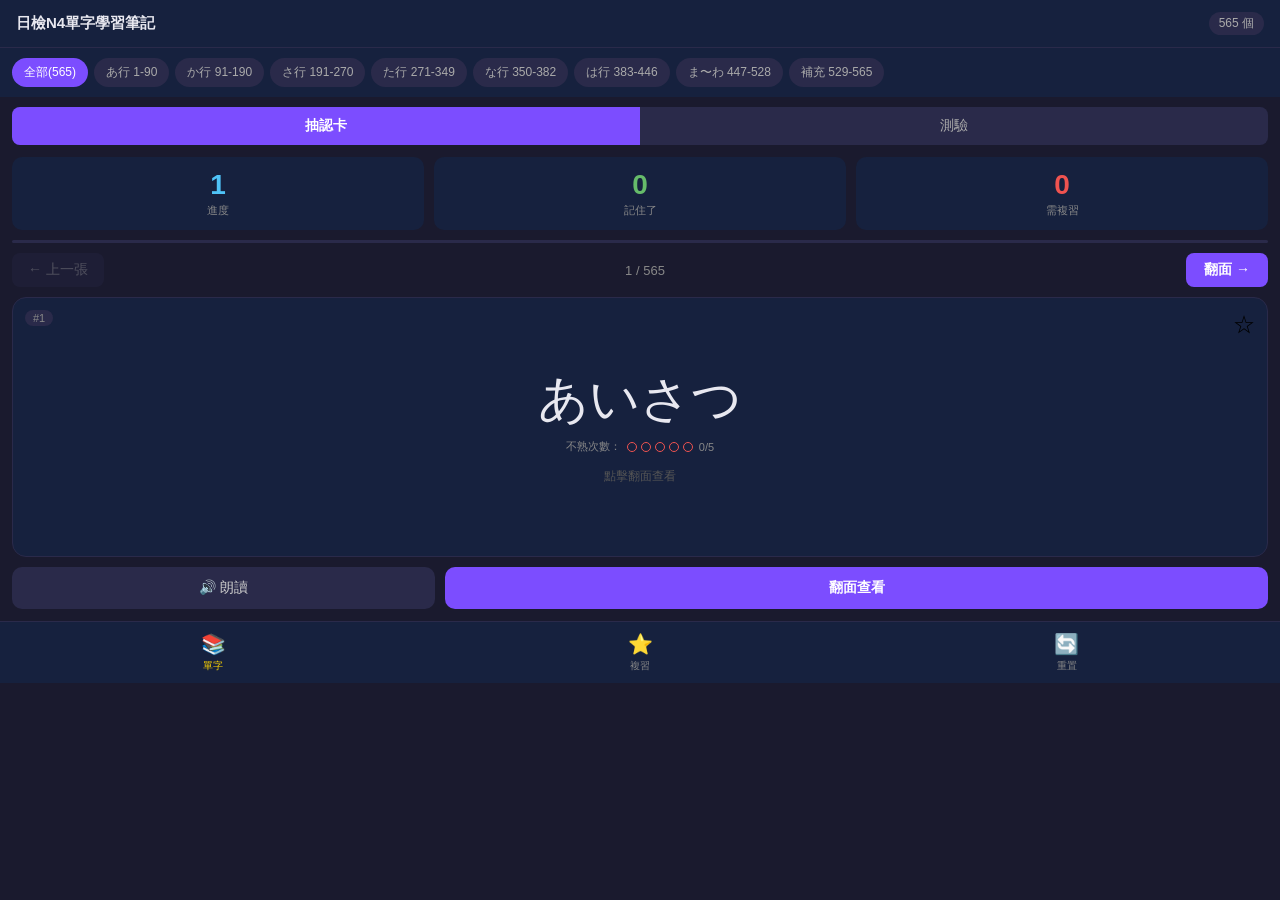
==== index_3.html @ 17366f6f "Add files via upload" ====
<!DOCTYPE html>
<html lang="zh-TW">
<head>
<meta charset="UTF-8">
<meta name="viewport" content="width=device-width, initial-scale=1.0">
<title>日檢N4單字學習筆記</title>
<style>
  * { box-sizing: border-box; margin: 0; padding: 0; }
  body { font-family: 'Noto Sans TC', 'Hiragino Sans', sans-serif; background: #1a1a2e; color: #e8e8f0; min-height: 100vh; }
  .top-nav { display: flex; justify-content: space-between; align-items: center; padding: 12px 16px; background: #16213e; border-bottom: 1px solid #2a2a4a; }
  .top-nav h1 { font-size: 15px; font-weight: 600; }
  .count-badge { background: #2a2a4a; color: #aaa; font-size: 12px; padding: 3px 10px; border-radius: 20px; }
  .filter-tabs { display: flex; gap: 6px; overflow-x: auto; padding: 10px 12px; background: #16213e; scrollbar-width: none; }
  .filter-tabs::-webkit-scrollbar { display: none; }
  .tab { flex-shrink: 0; padding: 6px 12px; border-radius: 20px; font-size: 12px; cursor: pointer; border: none; }
  .tab.active { background: #7c4dff; color: #fff; }
  .tab:not(.active) { background: #2a2a4a; color: #aaa; }
  .mode-toggle { display: flex; margin: 10px 12px 0; background: #2a2a4a; border-radius: 8px; overflow: hidden; }
  .mode-btn { flex: 1; padding: 10px; text-align: center; font-size: 14px; cursor: pointer; border: none; background: transparent; color: #aaa; }
  .mode-btn.active { background: #7c4dff; color: #fff; font-weight: 600; }
  .stats-row { display: flex; gap: 10px; padding: 12px 12px 0; }
  .stat-box { flex: 1; background: #16213e; border-radius: 10px; padding: 12px; text-align: center; }
  .stat-num { font-size: 28px; font-weight: 700; }
  .stat-num.blue { color: #4fc3f7; }
  .stat-num.green { color: #66bb6a; }
  .stat-num.red { color: #ef5350; }
  .stat-label { font-size: 11px; color: #888; margin-top: 2px; }
  .progress-bar-wrap { margin: 10px 12px 0; height: 3px; background: #2a2a4a; border-radius: 2px; }
  .progress-bar { height: 100%; background: #7c4dff; border-radius: 2px; transition: width 0.3s; }
  .nav-row { display: flex; align-items: center; padding: 10px 12px; gap: 10px; }
  .nav-btn { padding: 8px 16px; background: #2a2a4a; border: none; color: #ccc; border-radius: 8px; cursor: pointer; font-size: 14px; }
  .nav-btn:disabled { opacity: 0.3; cursor: default; }
  .page-info { flex: 1; text-align: center; font-size: 13px; color: #888; }
  .flip-btn { padding: 8px 18px; background: #7c4dff; color: #fff; border: none; border-radius: 8px; cursor: pointer; font-size: 14px; font-weight: 600; }
  .card-area { margin: 0 12px; perspective: 1000px; cursor: pointer; }
  .card-inner { position: relative; width: 100%; min-height: 260px; transition: transform 0.5s; transform-style: preserve-3d; }
  .card-inner.flipped { transform: rotateY(180deg); }
  .card-face { position: absolute; width: 100%; min-height: 260px; backface-visibility: hidden; background: #16213e; border-radius: 14px; padding: 20px; display: flex; flex-direction: column; align-items: center; justify-content: center; gap: 8px; border: 1px solid #2a2a4a; }
  .card-back { transform: rotateY(180deg); }
  .main-kana { font-size: 50px; font-weight: 400; color: #e8e8f0; line-height: 1.2; text-align: center; }
  .click-hint { font-size: 12px; color: #555; margin-top: 4px; }
  .back-kana { font-size: 26px; color: #b39ddb; }
  .back-kanji { font-size: 36px; font-weight: 700; color: #e8e8f0; }
  .back-meaning { font-size: 20px; color: #4fc3f7; font-weight: 500; text-align: center; }
  .unfamiliar-tracker { display: flex; align-items: center; justify-content: center; gap: 6px; margin: 2px 0; }
  .unfamiliar-label { font-size: 11px; color: #888; }
  .unfamiliar-dots { display: flex; gap: 4px; }
  .unfamiliar-dot { width: 10px; height: 10px; border-radius: 50%; border: 1.5px solid #ef5350; background: transparent; transition: background 0.2s; }
  .unfamiliar-dot.filled { background: #ef5350; }
  .action-row { display: flex; gap: 10px; padding: 10px 12px 0; }
  .action-btn { flex: 1; padding: 13px; border: none; border-radius: 10px; cursor: pointer; font-size: 14px; font-weight: 600; }
  .btn-known { background: #1b3a2e; color: #66bb6a; }
  .btn-unfamiliar { background: #3a1b1b; color: #ef5350; }
  .bottom-row { display: flex; gap: 10px; padding: 10px 12px 12px; }
  .audio-btn { flex: 1; padding: 12px; background: #2a2a4a; border: none; border-radius: 10px; color: #ccc; cursor: pointer; font-size: 14px; }
  .flip-big-btn { flex: 2; padding: 12px; background: #7c4dff; border: none; border-radius: 10px; color: #fff; cursor: pointer; font-size: 14px; font-weight: 600; }
  .star-btn { position: absolute; top: 12px; right: 12px; background: none; border: none; cursor: pointer; font-size: 22px; z-index: 2; }
  .num-badge { position: absolute; top: 12px; left: 12px; background: #2a2a4a; color: #888; font-size: 11px; padding: 2px 8px; border-radius: 10px; }
  .toast { position: fixed; top: 60px; left: 50%; transform: translateX(-50%) translateY(-10px); background: #ffd600; color: #222; padding: 8px 20px; border-radius: 20px; font-size: 13px; font-weight: 600; opacity: 0; transition: opacity 0.3s, transform 0.3s; z-index: 100; pointer-events: none; white-space: nowrap; }
  .toast.show { opacity: 1; transform: translateX(-50%) translateY(0); }
  .bottom-nav { display: flex; background: #16213e; border-top: 1px solid #2a2a4a; position: sticky; bottom: 0; }
  .bottom-nav-btn { flex: 1; display: flex; flex-direction: column; align-items: center; padding: 10px 0; cursor: pointer; border: none; background: transparent; color: #888; font-size: 10px; gap: 3px; }
  .bottom-nav-btn.active { color: #ffd600; }
  .bottom-nav-btn .icon { font-size: 20px; }
</style>
</head>
<body>

<div class="top-nav">
  <h1>日檢N4單字學習筆記</h1>
  <span class="count-badge" id="totalBadge">565 個</span>
</div>

<div class="filter-tabs" id="filterTabs"></div>

<div class="mode-toggle">
  <button class="mode-btn active">抽認卡</button>
  <button class="mode-btn">測驗</button>
</div>

<div class="stats-row">
  <div class="stat-box"><div class="stat-num blue" id="statProgress">0</div><div class="stat-label">進度</div></div>
  <div class="stat-box"><div class="stat-num green" id="statKnown">0</div><div class="stat-label">記住了</div></div>
  <div class="stat-box"><div class="stat-num red" id="statUnfamiliar">0</div><div class="stat-label">需複習</div></div>
</div>

<div class="progress-bar-wrap"><div class="progress-bar" id="progressBar" style="width:0%"></div></div>

<div class="nav-row">
  <button class="nav-btn" id="prevBtn" onclick="prevCard()">← 上一張</button>
  <span class="page-info" id="pageInfo">1 / 565</span>
  <button class="flip-btn" onclick="flipCard()">翻面 →</button>
</div>

<div class="card-area" onclick="flipCard()">
  <div class="card-inner" id="cardInner">
    <div class="card-face card-front">
      <button class="star-btn" id="starBtnFront" onclick="event.stopPropagation();toggleStar()">☆</button>
      <span class="num-badge" id="numBadge">#1</span>
      <div class="main-kana" id="mainKana">あいさつ</div>
      <div class="unfamiliar-tracker">
        <span class="unfamiliar-label">不熟次數：</span>
        <div class="unfamiliar-dots" id="unfamiliarDots"></div>
        <span class="unfamiliar-label" id="unfamiliarCount">0/5</span>
      </div>
      <div class="click-hint">點擊翻面查看</div>
    </div>
    <div class="card-face card-back">
      <button class="star-btn" id="starBtnBack" onclick="event.stopPropagation();toggleStar()">☆</button>
      <div class="back-kana" id="backKana">あいさつ</div>
      <div class="back-kanji" id="backKanji">挨拶</div>
      <div class="back-meaning" id="backMeaning">打招呼；問候</div>
    </div>
  </div>
</div>

<div class="action-row" id="actionRow" style="display:none">
  <button class="action-btn btn-known" onclick="markKnown()">✓ 記住了</button>
  <button class="action-btn btn-unfamiliar" onclick="markUnfamiliar()">✗ 不熟</button>
</div>

<div class="bottom-row">
  <button class="audio-btn" onclick="speakWord()">🔊 朗讀</button>
  <button class="flip-big-btn" onclick="flipCard()">翻面查看</button>
</div>

<div class="bottom-nav">
  <button class="bottom-nav-btn active" onclick="showAll()"><span class="icon">📚</span>單字</button>
  <button class="bottom-nav-btn" onclick="showStarred()"><span class="icon">⭐</span>複習</button>
  <button class="bottom-nav-btn" onclick="resetAll()"><span class="icon">🔄</span>重置</button>
</div>

<div class="toast" id="toast"></div>

<script>
const W=[
{n:1,k:'あいさつ',j:'挨拶',m:'打招呼；問候'},
{n:2,k:'あお',j:'青',m:'藍色；青色'},
{n:3,k:'あおい',j:'青い',m:'藍的；青的'},
{n:4,k:'あか',j:'赤',m:'紅色'},
{n:5,k:'あき',j:'秋',m:'秋天'},
{n:6,k:'あきかん',j:'空き缶',m:'空罐子'},
{n:7,k:'あける',j:'開ける',m:'打開'},
{n:8,k:'あじ',j:'味',m:'味道'},
{n:9,k:'あそぶ',j:'遊ぶ',m:'玩耍；遊玩'},
{n:10,k:'あたたかい',j:'温かい',m:'溫暖的'},
{n:11,k:'あつまる',j:'集まる',m:'聚集'},
{n:12,k:'あつめる',j:'集める',m:'收集；召集'},
{n:13,k:'あてさき',j:'宛先',m:'收件人；收信地址'},
{n:14,k:'あまり',j:'あまり',m:'不太（後接否定）；太…'},
{n:15,k:'あめ',j:'雨',m:'雨'},
{n:16,k:'あやまる',j:'謝る',m:'道歉'},
{n:17,k:'アリさん',j:'アリさん',m:'小螞蟻（暱稱）'},
{n:18,k:'あるく',j:'歩く',m:'走路；步行'},
{n:19,k:'アルバイト',j:'アルバイト',m:'打工'},
{n:20,k:'あんない',j:'案内',m:'帶路；介紹；導覽'},
{n:21,k:'いがい',j:'以外',m:'以外；除了…之外'},
{n:22,k:'いがい',j:'意外',m:'意外；出乎意料'},
{n:23,k:'いけばな',j:'生け花',m:'插花'},
{n:24,k:'いけん',j:'意見',m:'意見；看法'},
{n:25,k:'いし',j:'石',m:'石頭'},
{n:26,k:'いそがない',j:'急がない',m:'不著急（急ぐ否定）'},
{n:27,k:'いただきます',j:'頂きます',m:'我開動了；領受（謙）'},
{n:28,k:'いちにちちゅう',j:'一日中',m:'整天；一整天'},
{n:29,k:'いつか',j:'いつか',m:'總有一天；某時'},
{n:30,k:'いつでも',j:'いつでも',m:'隨時；任何時候'},
{n:31,k:'いつまで',j:'いつまで',m:'到什麼時候'},
{n:32,k:'いつも',j:'いつも',m:'總是；平時'},
{n:33,k:'いと',j:'糸',m:'線；絲'},
{n:34,k:'いますぐ',j:'今すぐ',m:'現在馬上'},
{n:35,k:'いみ',j:'意味',m:'意思；含義'},
{n:36,k:'いらっしゃいませ',j:'いらっしゃいませ',m:'歡迎光臨'},
{n:37,k:'いれる',j:'入れる',m:'放入；裝入'},
{n:38,k:'インターネット',j:'インターネット',m:'網路'},
{n:39,k:'うけつけ',j:'受付',m:'接待處；受理'},
{n:40,k:'うける',j:'受ける',m:'接受；應試'},
{n:41,k:'うごかない',j:'動かない',m:'不動（動く否定）'},
{n:42,k:'うすい',j:'薄い',m:'薄的；淡的'},
{n:43,k:'うそ',j:'嘘',m:'謊言'},
{n:44,k:'うっかり',j:'うっかり',m:'粗心；不小心'},
{n:45,k:'うつくしい',j:'美しい',m:'美麗的'},
{n:46,k:'うつさない',j:'写さない',m:'不抄；不複製（否定）'},
{n:47,k:'うつす',j:'移す',m:'移動；轉移'},
{n:48,k:'うつす',j:'映す',m:'映照；投影'},
{n:49,k:'うつす',j:'写す',m:'抄寫；拍照'},
{n:50,k:'うまい',j:'うまい',m:'好吃；擅長'},
{n:51,k:'うりば',j:'売り場',m:'賣場；販售區'},
{n:52,k:'うる',j:'売る',m:'賣；出售'},
{n:53,k:'うわぎ',j:'上着',m:'外套；上衣'},
{n:54,k:'うんてん',j:'運転',m:'駕駛；開車'},
{n:55,k:'うんてんしゅ',j:'運転手',m:'司機；駕駛員'},
{n:56,k:'うんどうじょう',j:'運動場',m:'運動場；操場'},
{n:57,k:'えいぎょう',j:'営業',m:'營業；業務'},
{n:58,k:'えきいん',j:'駅員',m:'車站員工'},
{n:59,k:'エスカレーター',j:'エスカレーター',m:'手扶梯'},
{n:60,k:'えび',j:'蝦',m:'蝦子'},
{n:61,k:'えほん',j:'絵本',m:'繪本'},
{n:62,k:'えらぶ',j:'選ぶ',m:'選擇'},
{n:63,k:'エレベーター',j:'エレベーター',m:'電梯'},
{n:64,k:'エンジニア',j:'エンジニア',m:'工程師'},
{n:65,k:'えんりょ',j:'遠慮',m:'客氣；顧慮'},
{n:66,k:'おおぜい',j:'大勢',m:'許多人；大批人'},
{n:67,k:'オートバイ',j:'オートバイ',m:'摩托車'},
{n:68,k:'おかし',j:'お菓子',m:'點心；零食'},
{n:69,k:'おきゃく',j:'お客',m:'客人；顧客'},
{n:70,k:'おきる',j:'起きる',m:'起床；發生'},
{n:71,k:'おくれる',j:'遅れる',m:'遲到；延誤'},
{n:72,k:'おこる',j:'怒る',m:'生氣；發怒'},
{n:73,k:'おじぎ',j:'お辞儀',m:'鞠躬'},
{n:74,k:'おしらせ',j:'お知らせ',m:'通知；公告'},
{n:75,k:'おす',j:'押す',m:'推；按'},
{n:76,k:'おそい',j:'遅い',m:'慢的；晚的'},
{n:77,k:'おそわる',j:'教わる',m:'被教；學（從別人那裡）'},
{n:78,k:'おちる',j:'落ちる',m:'掉落；落下'},
{n:79,k:'おと',j:'音',m:'聲音；聲響'},
{n:80,k:'おとす',j:'落とす',m:'掉；弄丟'},
{n:81,k:'おとなしい',j:'大人しい',m:'乖巧；溫順'},
{n:82,k:'おどろく',j:'驚く',m:'驚訝；嚇一跳'},
{n:83,k:'おなか',j:'お腹',m:'肚子'},
{n:84,k:'おなじ',j:'同じ',m:'相同的'},
{n:85,k:'おひさしぶり',j:'お久しぶり',m:'好久不見'},
{n:86,k:'おぼえる',j:'覚える',m:'記住；記得'},
{n:87,k:'おみまい',j:'お見舞い',m:'探病；慰問'},
{n:88,k:'おもいで',j:'思い出',m:'回憶'},
{n:89,k:'およぐ',j:'泳ぐ',m:'游泳'},
{n:90,k:'おれい',j:'お礼',m:'道謝；謝禮'},
{n:91,k:'カード',j:'カード',m:'卡片；信用卡'},
{n:92,k:'がいこくじん',j:'外国人',m:'外國人'},
{n:93,k:'かいさつぐち',j:'改札口',m:'剪票口；閘口'},
{n:94,k:'かいじょう',j:'会場',m:'會場'},
{n:95,k:'かいだん',j:'階段',m:'樓梯'},
{n:96,k:'かいわ',j:'会話',m:'會話；對話'},
{n:97,k:'かえす',j:'返す',m:'歸還；還'},
{n:98,k:'かえる',j:'替える',m:'替換；更換'},
{n:99,k:'かかり',j:'係り',m:'負責人；承辦人'},
{n:100,k:'かぎ',j:'鍵',m:'鑰匙；鎖'},
{n:101,k:'かぐ',j:'家具',m:'家具'},
{n:102,k:'かざる',j:'飾る',m:'裝飾；佈置'},
{n:103,k:'かす',j:'貸す',m:'借出；出借'},
{n:104,k:'かず',j:'数',m:'數字；數量'},
{n:105,k:'かぞえる',j:'数える',m:'數；計算'},
{n:106,k:'かたち',j:'形',m:'形狀；樣子'},
{n:107,k:'かたづける',j:'片付ける',m:'整理；收拾'},
{n:108,k:'かちょう',j:'課長',m:'課長；部門主管'},
{n:109,k:'かど',j:'角',m:'角；轉角'},
{n:110,k:'かならず',j:'必ず',m:'一定；必定'},
{n:111,k:'かむ',j:'咬む',m:'咬；嚼'},
{n:112,k:'かよう',j:'通う',m:'通勤；往來'},
{n:113,k:'からだ',j:'体',m:'身體'},
{n:114,k:'かりる',j:'借りる',m:'借入；借用'},
{n:115,k:'かるい',j:'軽い',m:'輕的'},
{n:116,k:'カレー',j:'カレー',m:'咖哩'},
{n:117,k:'かわく',j:'乾く',m:'乾燥；變乾'},
{n:118,k:'かわる',j:'変わる',m:'改變；變化'},
{n:119,k:'かんがえる',j:'考える',m:'思考；考慮'},
{n:120,k:'かんけい',j:'関係',m:'關係'},
{n:121,k:'かんごし',j:'看護師',m:'護理師；護士'},
{n:122,k:'きいろ',j:'黄色',m:'黃色'},
{n:123,k:'きえる',j:'消える',m:'消失；熄滅'},
{n:124,k:'きかい',j:'機械',m:'機器；機械'},
{n:125,k:'きけん',j:'危険',m:'危險'},
{n:126,k:'きこく',j:'帰国',m:'回國'},
{n:127,k:'ぎじゅつ',j:'技術',m:'技術；技能'},
{n:128,k:'きたない',j:'汚い',m:'髒的；骯髒的'},
{n:129,k:'きっさてん',j:'喫茶店',m:'咖啡館；茶館'},
{n:130,k:'きっと',j:'きっと',m:'一定；肯定'},
{n:131,k:'きびしい',j:'厳しい',m:'嚴格的；嚴厲的'},
{n:132,k:'きまる',j:'決まる',m:'決定；確定'},
{n:133,k:'きめる',j:'決める',m:'決定'},
{n:134,k:'きもち',j:'気持ち',m:'心情；感覺'},
{n:135,k:'きもの',j:'着物',m:'和服'},
{n:136,k:'きゅうこう',j:'急行',m:'快車；急行'},
{n:137,k:'ぎゅうにゅう',j:'牛乳',m:'牛奶'},
{n:138,k:'きゅうり',j:'胡瓜',m:'小黃瓜'},
{n:139,k:'きょういく',j:'教育',m:'教育'},
{n:140,k:'きょうみ',j:'興味',m:'興趣；關心'},
{n:141,k:'きる',j:'切る',m:'切；剪'},
{n:142,k:'きる',j:'着る',m:'穿（上衣）'},
{n:143,k:'きれる',j:'切れる',m:'斷；用完'},
{n:144,k:'きんえん',j:'禁煙',m:'禁菸'},
{n:145,k:'きんじょ',j:'近所',m:'附近；鄰近'},
{n:146,k:'ぐあい',j:'具合',m:'狀況；情形'},
{n:147,k:'くうこう',j:'空港',m:'機場'},
{n:148,k:'クッキー',j:'クッキー',m:'餅乾'},
{n:149,k:'くも',j:'雲',m:'雲'},
{n:150,k:'くもり',j:'曇り',m:'陰天；多雲'},
{n:151,k:'クラブ',j:'クラブ',m:'社團；俱樂部'},
{n:152,k:'くらべる',j:'比べる',m:'比較'},
{n:153,k:'グラム',j:'グラム',m:'克（重量單位）'},
{n:154,k:'グループ',j:'グループ',m:'群組；小組'},
{n:155,k:'けいかく',j:'計画',m:'計畫'},
{n:156,k:'けいけん',j:'経験',m:'經驗'},
{n:157,k:'けいさつかん',j:'警察官',m:'警察'},
{n:158,k:'ケーキ',j:'ケーキ',m:'蛋糕'},
{n:159,k:'ゲーム',j:'ゲーム',m:'遊戲'},
{n:160,k:'けが',j:'怪我',m:'受傷；傷'},
{n:161,k:'けしき',j:'景色',m:'景色；風景'},
{n:162,k:'けす',j:'消す',m:'關掉；消除'},
{n:163,k:'けっこんしき',j:'結婚式',m:'婚禮'},
{n:164,k:'けん',j:'軒',m:'棟（量詞）'},
{n:165,k:'けんがく',j:'見学',m:'參觀；見習'},
{n:166,k:'げんかん',j:'玄関',m:'玄關；入口'},
{n:167,k:'けんぶつ',j:'見物',m:'觀光；參觀'},
{n:168,k:'こうさてん',j:'交差点',m:'十字路口'},
{n:169,k:'こうじ',j:'工事',m:'施工；工程'},
{n:170,k:'こうじょう',j:'工場',m:'工廠'},
{n:171,k:'こうじょうけんがく',j:'工場見学',m:'工廠參觀'},
{n:172,k:'こえ',j:'声',m:'聲音；嗓音'},
{n:173,k:'こくばん',j:'黒板',m:'黑板'},
{n:174,k:'こしょう',j:'故障',m:'故障；壞掉'},
{n:175,k:'ごぜんちゅう',j:'午前中',m:'上午之間；整個早上'},
{n:176,k:'こたえる',j:'答える',m:'回答'},
{n:177,k:'コップ',j:'コップ',m:'杯子'},
{n:178,k:'ことば',j:'言葉',m:'語言；詞語'},
{n:179,k:'このへん',j:'この辺',m:'這附近'},
{n:180,k:'コピー',j:'コピー',m:'影印；複製'},
{n:181,k:'こまかい',j:'細かい',m:'細小的；零碎的'},
{n:182,k:'こまる',j:'困る',m:'困擾；為難'},
{n:183,k:'ごみ',j:'ゴミ',m:'垃圾'},
{n:184,k:'こむ',j:'混む',m:'擁擠；混雜'},
{n:185,k:'こめ',j:'米',m:'米；白米'},
{n:186,k:'こわす',j:'壊す',m:'弄壞；破壞'},
{n:187,k:'こわれる',j:'壊れる',m:'壞掉；故障'},
{n:188,k:'コンサート',j:'コンサート',m:'音樂會；演唱會'},
{n:189,k:'こんど',j:'今度',m:'這次；下次'},
{n:190,k:'コンビニ',j:'コンビニ',m:'便利商店'},
{n:191,k:'サービス',j:'サービス',m:'服務'},
{n:192,k:'さいきん',j:'最近',m:'最近'},
{n:193,k:'さいふ',j:'財布',m:'錢包'},
{n:194,k:'サイン',j:'サイン',m:'簽名；招牌'},
{n:195,k:'さがす',j:'探す',m:'尋找；找'},
{n:196,k:'さくぶん',j:'作文',m:'作文；寫文章'},
{n:197,k:'さす',j:'差す',m:'撐（傘）；照射'},
{n:198,k:'さそう',j:'誘う',m:'邀請；引誘'},
{n:199,k:'さつ',j:'冊',m:'本（量詞）'},
{n:200,k:'サッカー',j:'サッカー',m:'足球'},
{n:201,k:'さら',j:'皿',m:'盤子；碟子'},
{n:202,k:'サラダ',j:'サラダ',m:'沙拉'},
{n:203,k:'さわる',j:'触る',m:'觸摸；碰觸'},
{n:204,k:'さんせい',j:'賛成',m:'贊成；同意'},
{n:205,k:'ざんねん',j:'残念',m:'遺憾；可惜'},
{n:206,k:'しあい',j:'試合',m:'比賽；競賽'},
{n:207,k:'シーズン',j:'シーズン',m:'季節；賽季'},
{n:208,k:'しかた',j:'仕方',m:'方法；辦法'},
{n:209,k:'しかる',j:'叱る',m:'責罵；訓斥'},
{n:210,k:'じかんわり',j:'時間割',m:'課程表；時刻表'},
{n:211,k:'しけん',j:'試験',m:'考試；測驗'},
{n:212,k:'しっぱい',j:'失敗',m:'失敗'},
{n:213,k:'しつもん',j:'質問',m:'問題；提問'},
{n:214,k:'しつれいしました',j:'失礼しました',m:'失禮了；對不起'},
{n:215,k:'じてんしゃ',j:'自転車',m:'腳踏車'},
{n:216,k:'しなもの',j:'品物',m:'物品；商品'},
{n:217,k:'じぶん',j:'自分',m:'自己'},
{n:218,k:'じむしょ',j:'事務所',m:'事務所；辦公室'},
{n:219,k:'しめる',j:'閉める',m:'關閉；關上'},
{n:220,k:'じゃがいも',j:'じゃがいも',m:'馬鈴薯'},
{n:221,k:'シャツ',j:'シャツ',m:'襯衫'},
{n:222,k:'シャンプー',j:'シャンプー',m:'洗髮精'},
{n:223,k:'しゅうかん',j:'習慣',m:'習慣'},
{n:224,k:'じゅうしょ',j:'住所',m:'住址'},
{n:225,k:'じゅぎょう',j:'授業',m:'課程；上課'},
{n:226,k:'しゅくだい',j:'宿題',m:'作業；功課'},
{n:227,k:'しゅっぱつ',j:'出発',m:'出發'},
{n:228,k:'しゅみ',j:'趣味',m:'興趣；嗜好'},
{n:229,k:'しゅるい',j:'種類',m:'種類'},
{n:230,k:'じゅんび',j:'準備',m:'準備'},
{n:231,k:'しょうかい',j:'紹介',m:'介紹'},
{n:232,k:'しょうちする',j:'承知する',m:'了解；知道（謙遜）'},
{n:233,k:'しょうせつ',j:'小説',m:'小說'},
{n:234,k:'しょうたい',j:'招待',m:'招待；邀請'},
{n:235,k:'じょうぶ',j:'丈夫',m:'堅固的；健壯的'},
{n:236,k:'ジョギング',j:'ジョギング',m:'慢跑'},
{n:237,k:'しょくどう',j:'食堂',m:'餐廳；食堂'},
{n:238,k:'しょくりょうひん',j:'食料品',m:'食品；食料'},
{n:239,k:'しらべる',j:'調べる',m:'調查；查詢'},
{n:240,k:'しる',j:'知る',m:'知道；了解'},
{n:241,k:'シングル',j:'シングル',m:'單人（房）；單曲'},
{n:242,k:'じんじゃ',j:'神社',m:'神社'},
{n:243,k:'しんぱい',j:'心配',m:'擔心；掛念'},
{n:244,k:'すいえい',j:'水泳',m:'游泳'},
{n:245,k:'スイッチ',j:'スイッチ',m:'開關'},
{n:246,k:'スーツ',j:'スーツ',m:'西裝'},
{n:247,k:'すき',j:'好き',m:'喜歡'},
{n:248,k:'スキー',j:'スキー',m:'滑雪'},
{n:249,k:'すく',j:'空く',m:'空出；變空；稀少'},
{n:250,k:'すくない',j:'少ない',m:'少的；稀少的'},
{n:251,k:'すすむ',j:'進む',m:'前進；進步'},
{n:252,k:'スタート',j:'スタート',m:'開始；出發'},
{n:253,k:'すっかり',j:'すっかり',m:'完全；全部'},
{n:254,k:'ずっと',j:'ずっと',m:'一直；始終'},
{n:255,k:'すてる',j:'捨てる',m:'丟棄；拋棄'},
{n:256,k:'スポーツ',j:'スポーツ',m:'運動；體育'},
{n:257,k:'るす',j:'留守',m:'不在家；外出'},
{n:258,k:'すわる',j:'座る',m:'坐；就座'},
{n:259,k:'せいかつ',j:'生活',m:'生活'},
{n:260,k:'せいさん',j:'生産',m:'生產'},
{n:261,k:'せいさん',j:'精算',m:'結算；精算'},
{n:262,k:'セーター',j:'セーター',m:'毛衣'},
{n:263,k:'せかい',j:'世界',m:'世界'},
{n:264,k:'せき',j:'咳',m:'咳嗽'},
{n:265,k:'せき',j:'席',m:'座位'},
{n:266,k:'せったい',j:'接待',m:'招待；款待'},
{n:267,k:'せつめい',j:'説明',m:'說明；解釋'},
{n:268,k:'ぜひ',j:'是非',m:'務必；一定'},
{n:269,k:'せまい',j:'狭い',m:'狹窄的；窄的'},
{n:270,k:'せわ',j:'世話',m:'照顧；幫助'},
{n:271,k:'センチ',j:'センチ',m:'公分（cm）'},
{n:272,k:'そうだん',j:'相談',m:'商量；諮詢'},
{n:273,k:'ソース',j:'ソース',m:'醬料；來源'},
{n:274,k:'そだてる',j:'育てる',m:'培育；養育'},
{n:275,k:'そつぎょう',j:'卒業',m:'畢業'},
{n:276,k:'ソファー',j:'ソファー',m:'沙發'},
{n:277,k:'そら',j:'空',m:'天空'},
{n:278,k:'そろそろ',j:'そろそろ',m:'差不多；快要'},
{n:279,k:'たいいくかん',j:'体育館',m:'體育館'},
{n:280,k:'だいじ',j:'大事',m:'重要；要緊'},
{n:281,k:'たいせつ',j:'大切',m:'重要的；珍貴的'},
{n:282,k:'だいたい',j:'大体',m:'大概；大約'},
{n:283,k:'だいどころ',j:'台所',m:'廚房'},
{n:284,k:'タオル',j:'タオル',m:'毛巾'},
{n:285,k:'たくさん',j:'沢山',m:'很多；許多'},
{n:286,k:'たずねる',j:'尋ねる',m:'詢問；打聽'},
{n:287,k:'たずねる',j:'訪ねる',m:'拜訪；探訪'},
{n:288,k:'たてる',j:'建てる',m:'建造；蓋'},
{n:289,k:'たてる',j:'立てる',m:'豎立；立起'},
{n:290,k:'たな',j:'棚',m:'架子；棚架'},
{n:291,k:'たのしむ',j:'楽しむ',m:'享受；享樂'},
{n:292,k:'たのむ',j:'頼む',m:'拜託；請求'},
{n:293,k:'たばこ',j:'タバコ',m:'香菸'},
{n:294,k:'たまに',j:'偶に',m:'偶爾；有時'},
{n:295,k:'ため',j:'為',m:'為了；因為'},
{n:296,k:'たりる',j:'足りる',m:'足夠；夠用'},
{n:297,k:'だれか',j:'誰か',m:'某人；有人'},
{n:298,k:'だんせい',j:'男性',m:'男性'},
{n:299,k:'チェック',j:'チェック',m:'確認；核對'},
{n:300,k:'ちかい',j:'近い',m:'近的'},
{n:301,k:'ちかく',j:'近く',m:'附近；不久'},
{n:302,k:'チキンカレー',j:'チキンカレー',m:'雞肉咖哩'},
{n:303,k:'チケット',j:'チケット',m:'票券'},
{n:304,k:'ちこく',j:'遅刻',m:'遲到'},
{n:305,k:'チップ',j:'チップ',m:'小費；晶片'},
{n:306,k:'チャンス',j:'チャンス',m:'機會'},
{n:307,k:'ちゅうい',j:'注意',m:'注意；小心'},
{n:308,k:'ちゅうし',j:'中止',m:'中止；停止'},
{n:309,k:'ちょきん',j:'貯金',m:'儲蓄；存款'},
{n:310,k:'チョコレート',j:'チョコレート',m:'巧克力'},
{n:311,k:'ツイン',j:'ツイン',m:'雙人（房）'},
{n:312,k:'つかまえる',j:'捕まえる',m:'抓住；捕捉'},
{n:313,k:'つき',j:'月',m:'月亮；月份'},
{n:314,k:'つくる',j:'作る',m:'製作；做'},
{n:315,k:'つく',j:'着く',m:'到達；抵達'},
{n:316,k:'つごう',j:'都合',m:'方便；情況'},
{n:317,k:'つたえる',j:'伝える',m:'傳達；告知'},
{n:318,k:'つつむ',j:'包む',m:'包裝；包覆'},
{n:319,k:'つとめる',j:'勤める',m:'工作；任職'},
{n:320,k:'つとめる',j:'努める',m:'努力；致力'},
{n:321,k:'つもり',j:'つもり',m:'打算；預定'},
{n:322,k:'つれていく',j:'連れていく',m:'帶去；帶走'},
{n:323,k:'ていねい',j:'丁寧',m:'有禮貌；仔細'},
{n:324,k:'デート',j:'デート',m:'約會'},
{n:325,k:'でかける',j:'出かける',m:'外出；出門'},
{n:326,k:'できた',j:'できた',m:'做好了；完成了'},
{n:327,k:'てちょう',j:'手帳',m:'手冊；記事本'},
{n:328,k:'てつだう',j:'手伝う',m:'幫忙；協助'},
{n:329,k:'でる',j:'出る',m:'出去；出現'},
{n:330,k:'てんいん',j:'店員',m:'店員'},
{n:331,k:'でんき',j:'電気',m:'電；電燈'},
{n:332,k:'てんきよほう',j:'天気予報',m:'天氣預報'},
{n:333,k:'でんしれんじ',j:'電子レンジ',m:'微波爐'},
{n:334,k:'どうして',j:'どうして',m:'為什麼；怎麼'},
{n:335,k:'どうやって',j:'どうやって',m:'怎麼做；如何'},
{n:336,k:'どういう',j:'どう言う',m:'什麼樣的；怎麼說'},
{n:337,k:'とおい',j:'遠い',m:'遠的'},
{n:338,k:'ときどき',j:'時々',m:'有時；偶爾'},
{n:339,k:'とくに',j:'特に',m:'特別；尤其'},
{n:340,k:'どこか',j:'どこか',m:'某處；哪裡'},
{n:341,k:'とじる',j:'閉じる',m:'關閉；合上'},
{n:342,k:'とちゅう',j:'途中',m:'途中；中途'},
{n:343,k:'とっきゅう',j:'特急',m:'特快車'},
{n:344,k:'とどく',j:'届く',m:'送達；到達'},
{n:345,k:'とどける',j:'届ける',m:'送達；申報'},
{n:346,k:'どなた',j:'どなた',m:'哪位（敬語）'},
{n:347,k:'どのぐらい',j:'どのぐらい',m:'多少；大概多久'},
{n:348,k:'とめる',j:'止める',m:'停止；阻止'},
{n:349,k:'ドライブ',j:'ドライブ',m:'兜風；開車出遊'},
{n:350,k:'なおす',j:'直す',m:'修正；改正'},
{n:351,k:'なおす',j:'治す',m:'治療；治好'},
{n:352,k:'なおる',j:'治る',m:'痊癒；好了'},
{n:353,k:'なおる',j:'直る',m:'修好；恢復'},
{n:354,k:'なかなか',j:'なかなか',m:'相當；（後接否定）不太'},
{n:355,k:'なく',j:'泣く',m:'哭泣'},
{n:356,k:'なくす',j:'無くす',m:'弄丟；失去'},
{n:357,k:'なげる',j:'投げる',m:'投擲；扔'},
{n:358,k:'なぜ',j:'何故',m:'為什麼'},
{n:359,k:'なまえ',j:'名前',m:'名字'},
{n:360,k:'ならう',j:'習う',m:'學習；練習'},
{n:361,k:'ならべる',j:'並べる',m:'排列；排放'},
{n:362,k:'なれる',j:'慣れる',m:'習慣；熟悉'},
{n:363,k:'なんかいも',j:'何回も',m:'很多次；反覆'},
{n:364,k:'にあう',j:'似合う',m:'適合；相稱'},
{n:365,k:'にがい',j:'苦い',m:'苦的'},
{n:366,k:'にこにこ',j:'にこにこ',m:'笑嘻嘻；微笑'},
{n:367,k:'について',j:'について',m:'關於；有關'},
{n:368,k:'にっき',j:'日記',m:'日記'},
{n:369,k:'にゅういん',j:'入院',m:'住院'},
{n:370,k:'にゅうがくしき',j:'入学式',m:'入學典禮'},
{n:371,k:'によって',j:'によって',m:'根據；因…而'},
{n:372,k:'にんぎょう',j:'人形',m:'人偶；玩偶'},
{n:373,k:'ぬすむ',j:'盗む',m:'偷竊；盜取'},
{n:374,k:'ぬるい',j:'温い',m:'溫涼的；不冷不熱'},
{n:375,k:'ぬれる',j:'濡れる',m:'被淋濕；濕'},
{n:376,k:'ねだん',j:'値段',m:'價格；價錢'},
{n:377,k:'ねつ',j:'熱',m:'發燒；熱度'},
{n:378,k:'ねっしん',j:'熱心',m:'熱心；積極'},
{n:379,k:'ねぼう',j:'寝坊',m:'睡過頭'},
{n:380,k:'ねむい',j:'眠い',m:'想睡的；睏'},
{n:381,k:'のこる',j:'残る',m:'剩下；留下'},
{n:382,k:'のりかえる',j:'乗り換える',m:'換車；轉乘'},
{n:383,k:'はいしゃ',j:'歯医者',m:'牙醫'},
{n:384,k:'はいる',j:'入る',m:'進入；加入'},
{n:385,k:'はく',j:'履く',m:'穿（鞋襪褲子）'},
{n:386,k:'はこ',j:'箱',m:'箱子；盒子'},
{n:387,k:'はこぶ',j:'運ぶ',m:'搬運；攜帶'},
{n:388,k:'はし',j:'箸',m:'筷子'},
{n:389,k:'ばしょ',j:'場所',m:'場所；地點'},
{n:390,k:'バスてい',j:'バス停',m:'公車站'},
{n:391,k:'はたらく',j:'働く',m:'工作；勞動'},
{n:392,k:'はっぱ',j:'葉っぱ',m:'葉子'},
{n:393,k:'はなみ',j:'花見',m:'賞花'},
{n:394,k:'はなや',j:'花屋',m:'花店'},
{n:395,k:'はらう',j:'払う',m:'支付；繳'},
{n:396,k:'はる',j:'貼る',m:'貼；黏'},
{n:397,k:'はれ',j:'晴れ',m:'晴天'},
{n:398,k:'ハンカチ',j:'ハンカチ',m:'手帕'},
{n:399,k:'はんたい',j:'反対',m:'反對；相反'},
{n:400,k:'パンツ',j:'パンツ',m:'褲子；內褲'},
{n:401,k:'ピアニスト',j:'ピアニスト',m:'鋼琴家'},
{n:402,k:'ピアノ',j:'ピアノ',m:'鋼琴'},
{n:403,k:'ひえる',j:'冷える',m:'變冷；冷卻'},
{n:404,k:'ひく',j:'引く',m:'拉；引；查（字典）'},
{n:405,k:'ひじょうに',j:'非常に',m:'非常；十分'},
{n:406,k:'ひだり',j:'左',m:'左邊'},
{n:407,k:'びっくり',j:'びっくり',m:'嚇一跳；驚訝'},
{n:408,k:'ひっこす',j:'引っ越す',m:'搬家'},
{n:409,k:'ひつよう',j:'必要',m:'必要；需要'},
{n:410,k:'ビデオ',j:'ビデオ',m:'影片；錄影機'},
{n:411,k:'ひも',j:'紐',m:'繩子；帶子'},
{n:412,k:'ひるね',j:'昼寝',m:'午睡'},
{n:413,k:'ひろう',j:'拾う',m:'撿；拾取'},
{n:414,k:'びん',j:'瓶',m:'瓶子'},
{n:415,k:'ファクス',j:'ファクス',m:'傳真'},
{n:416,k:'ふうとう',j:'封筒',m:'信封'},
{n:417,k:'プール',j:'プール',m:'游泳池'},
{n:418,k:'ふえる',j:'増える',m:'增加；增多'},
{n:419,k:'ふかい',j:'深い',m:'深的'},
{n:420,k:'ふくしゅう',j:'復習',m:'複習'},
{n:421,k:'ふくろ',j:'袋',m:'袋子'},
{n:422,k:'ぶちょう',j:'部長',m:'部長；部門主管'},
{n:423,k:'ふとい',j:'太い',m:'粗的；胖的'},
{n:424,k:'ふとる',j:'太る',m:'發胖；變胖'},
{n:425,k:'ふね',j:'船',m:'船'},
{n:426,k:'ふべん',j:'不便',m:'不方便'},
{n:427,k:'ふむ',j:'踏む',m:'踩；踏'},
{n:428,k:'プレゼント',j:'プレゼント',m:'禮物'},
{n:429,k:'ぶんか',j:'文化',m:'文化'},
{n:430,k:'へいじつ',j:'平日',m:'平日；工作日'},
{n:431,k:'へた',j:'下手',m:'不擅長；笨拙'},
{n:432,k:'ベッド',j:'ベッド',m:'床'},
{n:433,k:'ペット',j:'ペット',m:'寵物'},
{n:434,k:'へんじ',j:'返事',m:'回覆；回答'},
{n:435,k:'ぼうえき',j:'貿易',m:'貿易'},
{n:436,k:'ボール',j:'ボール',m:'球'},
{n:437,k:'ほか',j:'他',m:'其他；別的'},
{n:438,k:'ぼく',j:'僕',m:'我（男性用語）'},
{n:439,k:'ほし',j:'星',m:'星星'},
{n:440,k:'ポスター',j:'ポスター',m:'海報'},
{n:441,k:'ポスト',j:'ポスト',m:'郵筒；職位'},
{n:442,k:'ボタン',j:'ボタン',m:'按鈕；鈕扣'},
{n:443,k:'ポチ',j:'ポチ',m:'小費；狗名'},
{n:444,k:'ほめる',j:'褒める',m:'稱讚；誇獎'},
{n:445,k:'ほんだな',j:'本棚',m:'書架'},
{n:446,k:'ほんとう',j:'本当',m:'真正；確實'},
{n:447,k:'まがる',j:'曲がる',m:'轉彎；彎曲'},
{n:448,k:'まきずし',j:'巻き寿司',m:'海苔捲壽司'},
{n:449,k:'まじめ',j:'真面目',m:'認真；正經'},
{n:450,k:'まだ',j:'まだ',m:'還；尚未'},
{n:451,k:'まちがう',j:'間違う',m:'搞錯；犯錯'},
{n:452,k:'まちがえる',j:'間違える',m:'弄錯；誤會'},
{n:453,k:'まつり',j:'祭り',m:'祭典；慶典'},
{n:454,k:'まで',j:'まで',m:'到…為止；直到'},
{n:455,k:'までに',j:'までに',m:'在…之前'},
{n:456,k:'まど',j:'窓',m:'窗戶'},
{n:457,k:'マナー',j:'マナー',m:'禮儀；規矩'},
{n:458,k:'まにあう',j:'間に合う',m:'來得及；趕上'},
{n:459,k:'まるい',j:'丸い',m:'圓的'},
{n:460,k:'まわり',j:'周り',m:'周圍；附近'},
{n:461,k:'まんが',j:'漫画',m:'漫畫'},
{n:462,k:'マンション',j:'マンション',m:'公寓；大廈'},
{n:463,k:'みぎ',j:'右',m:'右邊'},
{n:464,k:'みせる',j:'見せる',m:'給…看；展示'},
{n:465,k:'みち',j:'道',m:'道路；路'},
{n:466,k:'みつかる',j:'見つかる',m:'被找到；被發現'},
{n:467,k:'みつける',j:'見つける',m:'找到；發現'},
{n:468,k:'みなと',j:'港',m:'港口'},
{n:469,k:'むかえる',j:'迎える',m:'迎接'},
{n:470,k:'むすこ',j:'息子',m:'兒子'},
{n:471,k:'むすめ',j:'娘',m:'女兒'},
{n:472,k:'もう',j:'もう',m:'已經；再'},
{n:473,k:'もうすぐ',j:'もうすぐ',m:'快要；不久'},
{n:474,k:'もっと',j:'もっと',m:'更；更多'},
{n:475,k:'もっとも',j:'最も',m:'最；最為'},
{n:476,k:'もどる',j:'戻る',m:'回來；返回'},
{n:477,k:'やおや',j:'八百屋',m:'蔬果店'},
{n:478,k:'やきゅう',j:'野球',m:'棒球'},
{n:479,k:'やくそく',j:'約束',m:'約定；承諾'},
{n:480,k:'やさい',j:'野菜',m:'蔬菜'},
{n:481,k:'やっと',j:'やっと',m:'終於；好不容易'},
{n:482,k:'やむ',j:'止む',m:'停止（雨、風等）'},
{n:483,k:'やめる',j:'止める',m:'停止；放棄'},
{n:484,k:'やりかた',j:'やり方',m:'方法；做法'},
{n:485,k:'ゆうがた',j:'夕方',m:'傍晚'},
{n:486,k:'ゆうしょく',j:'夕食',m:'晚餐'},
{n:487,k:'ゆかた',j:'浴衣',m:'浴衣（夏季和服）'},
{n:488,k:'ゆしゅつ',j:'輸出',m:'出口；輸出'},
{n:489,k:'ゆっくり',j:'ゆっくり',m:'慢慢地；輕鬆地'},
{n:490,k:'ゆにゅう',j:'輸入',m:'進口；輸入'},
{n:491,k:'ゆび',j:'指',m:'手指'},
{n:492,k:'ようい',j:'用意',m:'準備；預備'},
{n:493,k:'ようじ',j:'用事',m:'事情；要事'},
{n:494,k:'ようふく',j:'洋服',m:'西式服裝'},
{n:495,k:'ヨーグルト',j:'ヨーグルト',m:'優格；酸奶'},
{n:496,k:'ヨーロッパ',j:'ヨーロッパ',m:'歐洲'},
{n:497,k:'よく',j:'よく',m:'常常；很好地'},
{n:498,k:'よごれる',j:'汚れる',m:'弄髒；污染'},
{n:499,k:'よかった',j:'よかった',m:'太好了；幸好'},
{n:500,k:'よぶ',j:'呼ぶ',m:'叫；呼喚；邀請'},
{n:501,k:'よほう',j:'予報',m:'預報；預測'},
{n:502,k:'よやく',j:'予約',m:'預約；預訂'},
{n:503,k:'より',j:'より',m:'比；從…起'},
{n:504,k:'よる',j:'寄る',m:'順道去；靠近'},
{n:505,k:'よろこぶ',j:'喜ぶ',m:'高興；喜悅'},
{n:506,k:'よわい',j:'弱い',m:'弱的；虛弱的'},
{n:507,k:'りゆう',j:'理由',m:'理由；原因'},
{n:508,k:'りよう',j:'利用',m:'利用；使用'},
{n:509,k:'りょうきん',j:'料金',m:'費用；費率'},
{n:510,k:'りょうほう',j:'両方',m:'兩方；雙方'},
{n:511,k:'りょかん',j:'旅館',m:'旅館'},
{n:512,k:'りょこう',j:'旅行',m:'旅行'},
{n:513,k:'ルール',j:'ルール',m:'規則；規定'},
{n:514,k:'れいぞうこ',j:'冷蔵庫',m:'冰箱'},
{n:515,k:'れきし',j:'歴史',m:'歷史'},
{n:516,k:'レジ',j:'レジ',m:'收銀台'},
{n:517,k:'レポート',j:'レポート',m:'報告；報導'},
{n:518,k:'れんしゅう',j:'練習',m:'練習'},
{n:519,k:'れんらく',j:'連絡',m:'聯絡；通知'},
{n:520,k:'ろうか',j:'廊下',m:'走廊'},
{n:521,k:'ロボット',j:'ロボット',m:'機器人'},
{n:522,k:'わかい',j:'若い',m:'年輕的'},
{n:523,k:'わかす',j:'沸かす',m:'燒開（水）'},
{n:524,k:'わしょく',j:'和食',m:'日本料理'},
{n:525,k:'わすれもの',j:'忘れ物',m:'忘記的東西；失物'},
{n:526,k:'わたす',j:'渡す',m:'交給；遞給'},
{n:527,k:'わらう',j:'笑う',m:'笑'},
{n:528,k:'わる',j:'割る',m:'分割；打破'},
{n:529,k:'にんじん',j:'にんじん',m:'胡蘿蔔'},
{n:530,k:'じゅうぶん',j:'十分',m:'充分；足夠'},
{n:531,k:'カタカナ',j:'片仮名',m:'片假名'},
{n:532,k:'ひらがな',j:'平仮名',m:'平假名'},
{n:533,k:'すいか',j:'西瓜',m:'西瓜'},
{n:534,k:'たまご',j:'卵',m:'雞蛋'},
{n:535,k:'いもうと',j:'妹',m:'妹妹'},
{n:536,k:'ところ',j:'所',m:'地方；場所'},
{n:537,k:'ようしょく',j:'洋食',m:'西式料理'},
{n:538,k:'いちご',j:'苺',m:'草莓'},
{n:539,k:'まっすぐ',j:'真っすぐ',m:'筆直；一直走'},
{n:540,k:'おきる',j:'起きる',m:'起床；發生'},
{n:541,k:'かぶる',j:'被る',m:'戴（帽子）；蒙受'},
{n:542,k:'とじる',j:'閉じる',m:'關上；合上'},
{n:543,k:'しめる',j:'閉める',m:'關閉'},
{n:544,k:'ぼうし',j:'帽子',m:'帽子'},
{n:545,k:'いす',j:'椅子',m:'椅子'},
{n:546,k:'みなと',j:'港',m:'港口'},
{n:547,k:'みずうみ',j:'湖',m:'湖'},
{n:548,k:'ひらく',j:'開く',m:'打開；開放'},
{n:549,k:'おく',j:'置く',m:'放置；擺放'},
{n:550,k:'かう',j:'飼う',m:'飼養；養（動物）'},
{n:551,k:'まんが',j:'漫画',m:'漫畫'},
{n:552,k:'みどり',j:'緑',m:'綠色'},
{n:553,k:'きょうみ',j:'興味',m:'興趣'},
{n:554,k:'なんで',j:'なんで',m:'為什麼（口語）'},
{n:555,k:'なにも',j:'なにも',m:'什麼都（後接否定）'},
{n:556,k:'でも',j:'でも',m:'但是；不過'},
{n:557,k:'それでは',j:'それでは',m:'那麼；那就'},
{n:558,k:'それに',j:'それに',m:'而且；加上'},
{n:559,k:'たとえば',j:'例えば',m:'例如；舉例來說'},
{n:560,k:'それなら',j:'それなら',m:'如果那樣的話'},
{n:561,k:'クレジットカード',j:'クレジットカード',m:'信用卡'},
{n:562,k:'どうぞ',j:'どうぞ',m:'請；請便'},
{n:563,k:'レインコート',j:'レインコート',m:'雨衣'},
{n:564,k:'メートル',j:'メートル',m:'公尺（m）'},
{n:565,k:'まっすぐ',j:'まっすぐ',m:'筆直；直走'},
];

const GS=[
  {l:'全部(565)',k:'all'},
  {l:'あ行 1-90',k:'a',min:1,max:90},
  {l:'か行 91-190',k:'ka',min:91,max:190},
  {l:'さ行 191-270',k:'sa',min:191,max:270},
  {l:'た行 271-349',k:'ta',min:271,max:349},
  {l:'な行 350-382',k:'na',min:350,max:382},
  {l:'は行 383-446',k:'ha',min:383,max:446},
  {l:'ま〜わ 447-528',k:'ma',min:447,max:528},
  {l:'補充 529-565',k:'ex',min:529,max:565},
];

let st={
  g:'all',idx:0,flip:false,star:false,
  starred:JSON.parse(localStorage.getItem('n4s')||'{}'),
  unf:JSON.parse(localStorage.getItem('n4u')||'{}'),
  known:JSON.parse(localStorage.getItem('n4k')||'{}'),
};

function save(){
  localStorage.setItem('n4s',JSON.stringify(st.starred));
  localStorage.setItem('n4u',JSON.stringify(st.unf));
  localStorage.setItem('n4k',JSON.stringify(st.known));
}

function words(){
  if(st.star) return W.filter(w=>st.starred[w.n]);
  if(st.g==='all') return W;
  const g=GS.find(x=>x.k===st.g);
  return g?W.filter(w=>w.n>=g.min&&w.n<=g.max):W;
}

function w(){return words()[st.idx]||words()[0];}

function tabs(){
  document.getElementById('filterTabs').innerHTML=GS.map(g=>
    `<button class="tab ${g.k===st.g&&!st.star?'active':''}" onclick="setG('${g.k}')">${g.l}</button>`
  ).join('');
}

function setG(k){st.g=k;st.idx=0;st.flip=false;st.star=false;navActive(0);tabs();render();}

function render(){
  const ww=w(),ws=words(),tot=ws.length;
  document.getElementById('mainKana').textContent=ww.k;
  document.getElementById('numBadge').textContent='#'+ww.n;
  document.getElementById('backKana').textContent=ww.k;
  document.getElementById('backKanji').textContent=ww.j;
  document.getElementById('backMeaning').textContent=ww.m;
  const isStar=!!st.starred[ww.n];
  document.getElementById('starBtnFront').textContent=isStar?'⭐':'☆';
  document.getElementById('starBtnBack').textContent=isStar?'⭐':'☆';
  document.getElementById('pageInfo').textContent=(st.idx+1)+' / '+tot;
  document.getElementById('prevBtn').disabled=st.idx===0;
  document.getElementById('progressBar').style.width=Math.round(((st.idx+1)/tot)*100)+'%';
  document.getElementById('statProgress').textContent=st.idx+1;
  document.getElementById('statKnown').textContent=Object.values(st.known).filter(Boolean).length;
  document.getElementById('statUnfamiliar').textContent=Object.values(st.unf).filter(v=>v>0).length;
  dots(ww);
  const ci=document.getElementById('cardInner');
  if(st.flip){ci.classList.add('flipped');document.getElementById('actionRow').style.display='flex';}
  else{ci.classList.remove('flipped');document.getElementById('actionRow').style.display='none';}
}

function dots(ww){
  const c=st.unf[ww.n]||0;
  let h='';
  for(let i=0;i<5;i++) h+=`<div class="unfamiliar-dot ${i<c?'filled':''}"></div>`;
  document.getElementById('unfamiliarDots').innerHTML=h;
  document.getElementById('unfamiliarCount').textContent=c+'/5';
}

function flipCard(){st.flip=!st.flip;render();}
function prevCard(){if(st.idx>0){st.idx--;st.flip=false;render();}}
function nextCard(){const ws=words();if(st.idx<ws.length-1){st.idx++;st.flip=false;render();}}

function markKnown(){const ww=w();st.known[ww.n]=true;save();nextCard();}

function markUnfamiliar(){
  const ww=w();
  const prev=st.unf[ww.n]||0;
  const next=Math.min(prev+1,99);
  st.unf[ww.n]=next;
  st.known[ww.n]=false;
  save();
  if(next===5&&!st.starred[ww.n]){
    st.starred[ww.n]=true;save();
    toast('⭐ 不熟5次！已自動加入複習！');
  }
  dots(ww);
  setTimeout(()=>nextCard(),250);
}

function toggleStar(){
  const ww=w();
  st.starred[ww.n]=!st.starred[ww.n];
  save();
  document.getElementById('starBtnFront').textContent=st.starred[ww.n]?'⭐':'☆';
  document.getElementById('starBtnBack').textContent=st.starred[ww.n]?'⭐':'☆';
}

function showStarred(){st.star=true;st.idx=0;st.flip=false;navActive(1);tabs();render();}
function showAll(){st.star=false;st.idx=0;st.flip=false;st.g='all';navActive(0);tabs();render();}

function resetAll(){
  if(!confirm('確定要重置所有學習進度嗎？')) return;
  st.starred={};st.unf={};st.known={};st.idx=0;st.flip=false;
  save();render();toast('✓ 已重置所有進度');
}

function speakWord(){
  const u=new SpeechSynthesisUtterance(w().k);
  u.lang='ja-JP';speechSynthesis.speak(u);
}

function toast(msg){
  const t=document.getElementById('toast');
  t.textContent=msg;t.classList.add('show');
  setTimeout(()=>t.classList.remove('show'),2500);
}

function navActive(i){
  document.querySelectorAll('.bottom-nav-btn').forEach((b,j)=>b.classList.toggle('active',j===i));
}

let tx=0;
document.querySelector('.card-area').addEventListener('touchstart',e=>{tx=e.touches[0].clientX;},{passive:true});
document.querySelector('.card-area').addEventListener('touchend',e=>{
  const dx=e.changedTouches[0].clientX-tx;
  if(Math.abs(dx)>60){if(dx<0)nextCard();else prevCard();}
});

tabs();render();
</script>
</body>
</html>
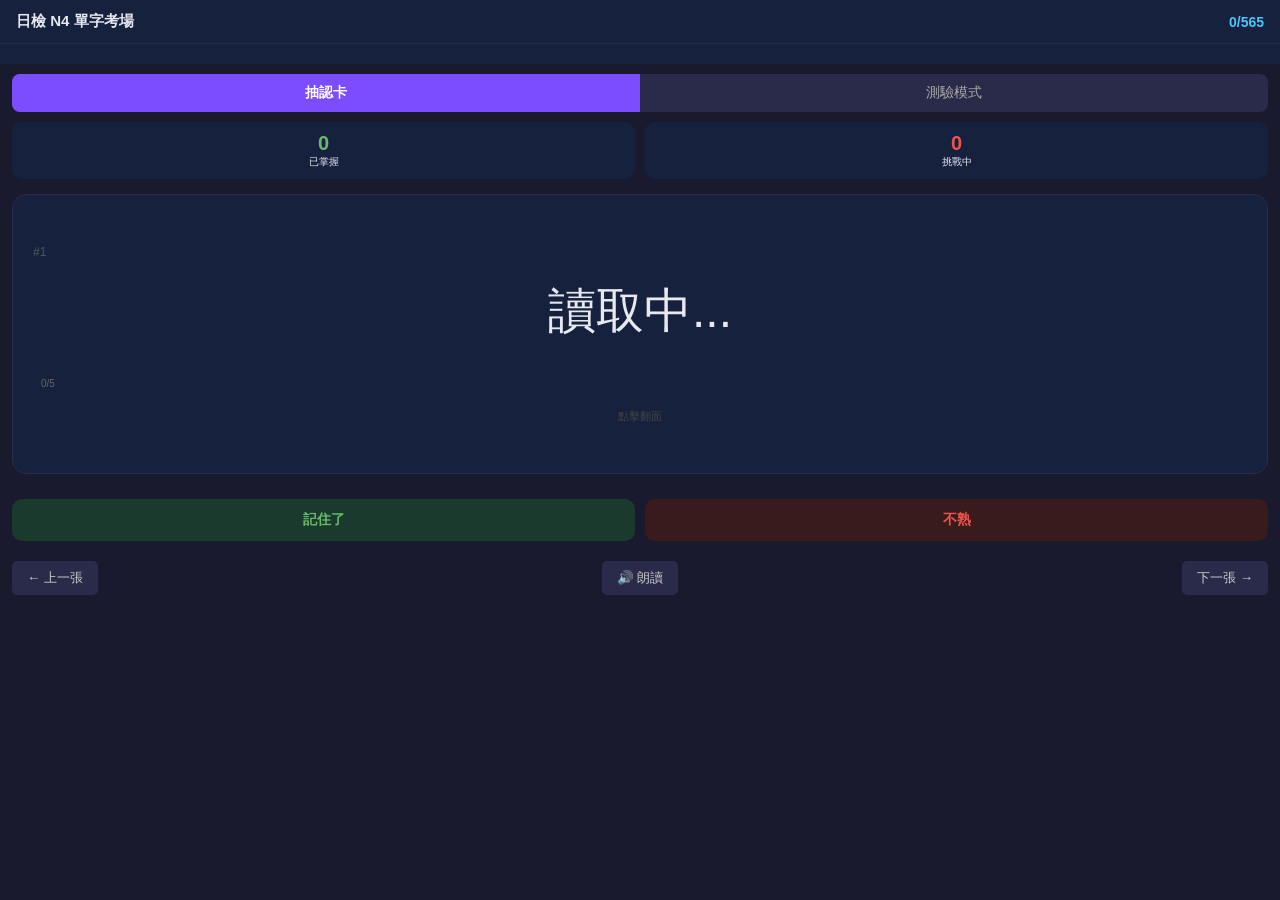
==== commit 7b56bac9: "Update index_3.html" ====
--- a/index_3.html
+++ b/index_3.html
@@ -3,135 +3,122 @@
 <head>
 <meta charset="UTF-8">
 <meta name="viewport" content="width=device-width, initial-scale=1.0">
-<title>日檢N4單字學習筆記</title>
+<title>日檢N4學習助手 Pro</title>
 <style>
   * { box-sizing: border-box; margin: 0; padding: 0; }
-  body { font-family: 'Noto Sans TC', 'Hiragino Sans', sans-serif; background: #1a1a2e; color: #e8e8f0; min-height: 100vh; }
+  body { font-family: 'Noto Sans TC', sans-serif; background: #1a1a2e; color: #e8e8f0; min-height: 100vh; overflow-x: hidden; }
+  
+  /* 導航與選單 */
   .top-nav { display: flex; justify-content: space-between; align-items: center; padding: 12px 16px; background: #16213e; border-bottom: 1px solid #2a2a4a; }
-  .top-nav h1 { font-size: 15px; font-weight: 600; }
-  .count-badge { background: #2a2a4a; color: #aaa; font-size: 12px; padding: 3px 10px; border-radius: 20px; }
-  .filter-tabs { display: flex; gap: 6px; overflow-x: auto; padding: 10px 12px; background: #16213e; scrollbar-width: none; }
-  .filter-tabs::-webkit-scrollbar { display: none; }
-  .tab { flex-shrink: 0; padding: 6px 12px; border-radius: 20px; font-size: 12px; cursor: pointer; border: none; }
+  .top-nav h1 { font-size: 15px; }
+  .filter-tabs { display: flex; gap: 6px; overflow-x: auto; padding: 10px 12px; background: #16213e; }
+  .tab { flex-shrink: 0; padding: 6px 12px; border-radius: 20px; font-size: 12px; cursor: pointer; border: none; background: #2a2a4a; color: #aaa; }
   .tab.active { background: #7c4dff; color: #fff; }
-  .tab:not(.active) { background: #2a2a4a; color: #aaa; }
-  .mode-toggle { display: flex; margin: 10px 12px 0; background: #2a2a4a; border-radius: 8px; overflow: hidden; }
+
+  /* 模式切換 */
+  .mode-toggle { display: flex; margin: 10px 12px; background: #2a2a4a; border-radius: 8px; overflow: hidden; }
   .mode-btn { flex: 1; padding: 10px; text-align: center; font-size: 14px; cursor: pointer; border: none; background: transparent; color: #aaa; }
   .mode-btn.active { background: #7c4dff; color: #fff; font-weight: 600; }
-  .stats-row { display: flex; gap: 10px; padding: 12px 12px 0; }
-  .stat-box { flex: 1; background: #16213e; border-radius: 10px; padding: 12px; text-align: center; }
-  .stat-num { font-size: 28px; font-weight: 700; }
-  .stat-num.blue { color: #4fc3f7; }
-  .stat-num.green { color: #66bb6a; }
-  .stat-num.red { color: #ef5350; }
-  .stat-label { font-size: 11px; color: #888; margin-top: 2px; }
-  .progress-bar-wrap { margin: 10px 12px 0; height: 3px; background: #2a2a4a; border-radius: 2px; }
-  .progress-bar { height: 100%; background: #7c4dff; border-radius: 2px; transition: width 0.3s; }
-  .nav-row { display: flex; align-items: center; padding: 10px 12px; gap: 10px; }
-  .nav-btn { padding: 8px 16px; background: #2a2a4a; border: none; color: #ccc; border-radius: 8px; cursor: pointer; font-size: 14px; }
-  .nav-btn:disabled { opacity: 0.3; cursor: default; }
-  .page-info { flex: 1; text-align: center; font-size: 13px; color: #888; }
-  .flip-btn { padding: 8px 18px; background: #7c4dff; color: #fff; border: none; border-radius: 8px; cursor: pointer; font-size: 14px; font-weight: 600; }
-  .card-area { margin: 0 12px; perspective: 1000px; cursor: pointer; }
-  .card-inner { position: relative; width: 100%; min-height: 260px; transition: transform 0.5s; transform-style: preserve-3d; }
+
+  /* 數據統計 */
+  .stats-row { display: flex; gap: 10px; padding: 0 12px; }
+  .stat-box { flex: 1; background: #16213e; border-radius: 10px; padding: 10px; text-align: center; }
+  .stat-num { font-size: 20px; font-weight: 700; }
+  .blue { color: #4fc3f7; } .green { color: #66bb6a; } .red { color: #ef5350; }
+
+  /* 卡片區域 */
+  .card-area { margin: 15px 12px; perspective: 1000px; }
+  .card-inner { position: relative; width: 100%; min-height: 280px; transition: transform 0.6s; transform-style: preserve-3d; }
+  /* 關鍵修復：切換時移除動畫 */
+  .card-inner.no-anim { transition: none !important; }
   .card-inner.flipped { transform: rotateY(180deg); }
-  .card-face { position: absolute; width: 100%; min-height: 260px; backface-visibility: hidden; background: #16213e; border-radius: 14px; padding: 20px; display: flex; flex-direction: column; align-items: center; justify-content: center; gap: 8px; border: 1px solid #2a2a4a; }
+  
+  .card-face { position: absolute; width: 100%; height: 100%; backface-visibility: hidden; background: #16213e; border-radius: 14px; padding: 20px; display: flex; flex-direction: column; justify-content: center; border: 1px solid #2a2a4a; }
   .card-back { transform: rotateY(180deg); }
-  .main-kana { font-size: 50px; font-weight: 400; color: #e8e8f0; line-height: 1.2; text-align: center; }
-  .click-hint { font-size: 12px; color: #555; margin-top: 4px; }
-  .back-kana { font-size: 26px; color: #b39ddb; }
-  .back-kanji { font-size: 36px; font-weight: 700; color: #e8e8f0; }
-  .back-meaning { font-size: 20px; color: #4fc3f7; font-weight: 500; text-align: center; }
-  .unfamiliar-tracker { display: flex; align-items: center; justify-content: center; gap: 6px; margin: 2px 0; }
-  .unfamiliar-label { font-size: 11px; color: #888; }
+
+  /* UI 調整：不熟次數靠左 */
+  .unfamiliar-tracker { display: flex; align-items: center; justify-content: flex-start; gap: 8px; margin-top: 15px; width: 100%; }
   .unfamiliar-dots { display: flex; gap: 4px; }
-  .unfamiliar-dot { width: 10px; height: 10px; border-radius: 50%; border: 1.5px solid #ef5350; background: transparent; transition: background 0.2s; }
+  .unfamiliar-dot { width: 8px; height: 8px; border-radius: 50%; border: 1px solid #ef5350; }
   .unfamiliar-dot.filled { background: #ef5350; }
-  .action-row { display: flex; gap: 10px; padding: 10px 12px 0; }
-  .action-btn { flex: 1; padding: 13px; border: none; border-radius: 10px; cursor: pointer; font-size: 14px; font-weight: 600; }
-  .btn-known { background: #1b3a2e; color: #66bb6a; }
-  .btn-unfamiliar { background: #3a1b1b; color: #ef5350; }
-  .bottom-row { display: flex; gap: 10px; padding: 10px 12px 12px; }
-  .audio-btn { flex: 1; padding: 12px; background: #2a2a4a; border: none; border-radius: 10px; color: #ccc; cursor: pointer; font-size: 14px; }
-  .flip-big-btn { flex: 2; padding: 12px; background: #7c4dff; border: none; border-radius: 10px; color: #fff; cursor: pointer; font-size: 14px; font-weight: 600; }
-  .star-btn { position: absolute; top: 12px; right: 12px; background: none; border: none; cursor: pointer; font-size: 22px; z-index: 2; }
-  .num-badge { position: absolute; top: 12px; left: 12px; background: #2a2a4a; color: #888; font-size: 11px; padding: 2px 8px; border-radius: 10px; }
-  .toast { position: fixed; top: 60px; left: 50%; transform: translateX(-50%) translateY(-10px); background: #ffd600; color: #222; padding: 8px 20px; border-radius: 20px; font-size: 13px; font-weight: 600; opacity: 0; transition: opacity 0.3s, transform 0.3s; z-index: 100; pointer-events: none; white-space: nowrap; }
-  .toast.show { opacity: 1; transform: translateX(-50%) translateY(0); }
-  .bottom-nav { display: flex; background: #16213e; border-top: 1px solid #2a2a4a; position: sticky; bottom: 0; }
-  .bottom-nav-btn { flex: 1; display: flex; flex-direction: column; align-items: center; padding: 10px 0; cursor: pointer; border: none; background: transparent; color: #888; font-size: 10px; gap: 3px; }
-  .bottom-nav-btn.active { color: #ffd600; }
-  .bottom-nav-btn .icon { font-size: 20px; }
+
+  .main-kana { font-size: 48px; text-align: center; margin: 20px 0; }
+  .back-kanji { font-size: 32px; color: #fff; text-align: center; }
+  .back-meaning { font-size: 20px; color: #4fc3f7; text-align: center; margin-top: 10px; }
+
+  /* 測驗模式選項 */
+  .quiz-options { display: grid; grid-template-columns: 1fr 1fr; gap: 10px; margin: 10px 12px; }
+  .option-btn { background: #2a2a4a; border: 1px solid #3f3f5f; color: #fff; padding: 15px 10px; border-radius: 10px; cursor: pointer; font-size: 14px; }
+  .option-btn:active { background: #7c4dff; }
+
+  /* 控制按鈕 */
+  .action-row { display: flex; gap: 10px; padding: 10px 12px; }
+  .btn { flex: 1; padding: 12px; border: none; border-radius: 10px; cursor: pointer; font-weight: 600; font-size: 14px; }
+  .btn-k { background: #1b3a2e; color: #66bb6a; }
+  .btn-u { background: #3a1b1b; color: #ef5350; }
+  
+  .nav-row { display: flex; justify-content: space-between; padding: 10px 12px; align-items: center; }
+  .nav-btn { background: #2a2a4a; color: #ccc; border: none; padding: 8px 15px; border-radius: 5px; }
+
+  .toast { position: fixed; top: 20px; left: 50%; transform: translateX(-50%); background: #ffd600; color: #000; padding: 10px 20px; border-radius: 20px; font-weight: bold; opacity: 0; transition: 0.3s; z-index: 1000; }
+  .toast.show { opacity: 1; }
 </style>
 </head>
 <body>
 
+<div id="toast" class="toast"></div>
+
 <div class="top-nav">
-  <h1>日檢N4單字學習筆記</h1>
-  <span class="count-badge" id="totalBadge">565 個</span>
+  <h1>日檢 N4 單字考場</h1>
+  <div id="statProgress" class="stat-num blue" style="font-size:14px">0/565</div>
 </div>
 
 <div class="filter-tabs" id="filterTabs"></div>
 
 <div class="mode-toggle">
-  <button class="mode-btn active">抽認卡</button>
-  <button class="mode-btn">測驗</button>
+  <button class="mode-btn active" onclick="setMode('card')">抽認卡</button>
+  <button class="mode-btn" onclick="setMode('quiz')">測驗模式</button>
 </div>
 
 <div class="stats-row">
-  <div class="stat-box"><div class="stat-num blue" id="statProgress">0</div><div class="stat-label">進度</div></div>
-  <div class="stat-box"><div class="stat-num green" id="statKnown">0</div><div class="stat-label">記住了</div></div>
-  <div class="stat-box"><div class="stat-num red" id="statUnfamiliar">0</div><div class="stat-label">需複習</div></div>
+  <div class="stat-box"><div class="stat-num green" id="statKnown">0</div><div style="font-size:10px">已掌握</div></div>
+  <div class="stat-box"><div class="stat-num red" id="statUnfamiliar">0</div><div style="font-size:10px">挑戰中</div></div>
 </div>
 
-<div class="progress-bar-wrap"><div class="progress-bar" id="progressBar" style="width:0%"></div></div>
-
-<div class="nav-row">
-  <button class="nav-btn" id="prevBtn" onclick="prevCard()">← 上一張</button>
-  <span class="page-info" id="pageInfo">1 / 565</span>
-  <button class="flip-btn" onclick="flipCard()">翻面 →</button>
-</div>
-
-<div class="card-area" onclick="flipCard()">
-  <div class="card-inner" id="cardInner">
+<!-- 卡片區 -->
+<div class="card-area" id="cardContainer">
+  <div class="card-inner" id="cardInner" onclick="if(st.mode==='card') flipCard()">
     <div class="card-face card-front">
-      <button class="star-btn" id="starBtnFront" onclick="event.stopPropagation();toggleStar()">☆</button>
-      <span class="num-badge" id="numBadge">#1</span>
-      <div class="main-kana" id="mainKana">あいさつ</div>
+      <div style="font-size:12px; color:#555" id="numBadge">#1</div>
+      <div class="main-kana" id="mainKana">讀取中...</div>
       <div class="unfamiliar-tracker">
-        <span class="unfamiliar-label">不熟次數：</span>
         <div class="unfamiliar-dots" id="unfamiliarDots"></div>
-        <span class="unfamiliar-label" id="unfamiliarCount">0/5</span>
+        <span style="font-size:10px; color:#666" id="unfamiliarCount">0/5</span>
       </div>
-      <div class="click-hint">點擊翻面查看</div>
+      <div style="text-align:center; font-size:11px; color:#444; margin-top:20px" id="hintText">點擊翻面</div>
     </div>
     <div class="card-face card-back">
-      <button class="star-btn" id="starBtnBack" onclick="event.stopPropagation();toggleStar()">☆</button>
-      <div class="back-kana" id="backKana">あいさつ</div>
-      <div class="back-kanji" id="backKanji">挨拶</div>
-      <div class="back-meaning" id="backMeaning">打招呼；問候</div>
+      <div class="back-kanji" id="backKanji">漢字</div>
+      <div style="text-align:center; color:#888; font-size:14px" id="backKana">讀音</div>
+      <div class="back-meaning" id="backMeaning">中文意思</div>
     </div>
   </div>
 </div>
 
-<div class="action-row" id="actionRow" style="display:none">
-  <button class="action-btn btn-known" onclick="markKnown()">✓ 記住了</button>
-  <button class="action-btn btn-unfamiliar" onclick="markUnfamiliar()">✗ 不熟</button>
-</div>
-
-<div class="bottom-row">
-  <button class="audio-btn" onclick="speakWord()">🔊 朗讀</button>
-  <button class="flip-big-btn" onclick="flipCard()">翻面查看</button>
-</div>
-
-<div class="bottom-nav">
-  <button class="bottom-nav-btn active" onclick="showAll()"><span class="icon">📚</span>單字</button>
-  <button class="bottom-nav-btn" onclick="showStarred()"><span class="icon">⭐</span>複習</button>
-  <button class="bottom-nav-btn" onclick="resetAll()"><span class="icon">🔄</span>重置</button>
-</div>
-
-<div class="toast" id="toast"></div>
-
+<!-- 測驗選項 (預設隱藏) -->
+<div id="quizOptions" class="quiz-options" style="display:none"></div>
+
+<!-- 抽認卡按鈕 -->
+<div id="cardActions">
+    <div class="action-row">
+        <button class="btn btn-k" onclick="markKnown()">記住了</button>
+        <button class="btn btn-u" onclick="markUnfamiliar()">不熟</button>
+    </div>
+    <div class="nav-row">
+        <button class="nav-btn" onclick="prevCard()">← 上一張</button>
+        <button class="nav-btn" onclick="speakWord()">🔊 朗讀</button>
+        <button class="nav-btn" onclick="nextCard()">下一張 →</button>
+    </div>
 <script>
 const W=[
 {n:1,k:'あいさつ',j:'挨拶',m:'打招呼；問候'},
@@ -712,128 +699,160 @@
   {l:'ま〜わ 447-528',k:'ma',min:447,max:528},
   {l:'補充 529-565',k:'ex',min:529,max:565},
 ];
-
-let st={
-  g:'all',idx:0,flip:false,star:false,
-  starred:JSON.parse(localStorage.getItem('n4s')||'{}'),
-  unf:JSON.parse(localStorage.getItem('n4u')||'{}'),
-  known:JSON.parse(localStorage.getItem('n4k')||'{}'),
+const GS=[
+  {l:'全部',k:'all'},
+  {l:'あ行',k:'a',min:1,max:90},
+  {l:'か行',k:'ka',min:91,max:180},
+  {l:'さ行',k:'sa',min:181,max:270}
+];
+
+let st = {
+    mode: 'card', // 'card' or 'quiz'
+    g: 'all',
+    idx: 0,
+    flip: false,
+    starred: JSON.parse(localStorage.getItem('n4s') || '{}'),
+    unf: JSON.parse(localStorage.getItem('n4u') || '{}'),
+    known: JSON.parse(localStorage.getItem('n4k') || '{}'),
 };
 
-function save(){
-  localStorage.setItem('n4s',JSON.stringify(st.starred));
-  localStorage.setItem('n4u',JSON.stringify(st.unf));
-  localStorage.setItem('n4k',JSON.stringify(st.known));
-}
-
-function words(){
-  if(st.star) return W.filter(w=>st.starred[w.n]);
-  if(st.g==='all') return W;
-  const g=GS.find(x=>x.k===st.g);
-  return g?W.filter(w=>w.n>=g.min&&w.n<=g.max):W;
-}
-
-function w(){return words()[st.idx]||words()[0];}
-
-function tabs(){
-  document.getElementById('filterTabs').innerHTML=GS.map(g=>
-    `<button class="tab ${g.k===st.g&&!st.star?'active':''}" onclick="setG('${g.k}')">${g.l}</button>`
-  ).join('');
-}
-
-function setG(k){st.g=k;st.idx=0;st.flip=false;st.star=false;navActive(0);tabs();render();}
-
-function render(){
-  const ww=w(),ws=words(),tot=ws.length;
-  document.getElementById('mainKana').textContent=ww.k;
-  document.getElementById('numBadge').textContent='#'+ww.n;
-  document.getElementById('backKana').textContent=ww.k;
-  document.getElementById('backKanji').textContent=ww.j;
-  document.getElementById('backMeaning').textContent=ww.m;
-  const isStar=!!st.starred[ww.n];
-  document.getElementById('starBtnFront').textContent=isStar?'⭐':'☆';
-  document.getElementById('starBtnBack').textContent=isStar?'⭐':'☆';
-  document.getElementById('pageInfo').textContent=(st.idx+1)+' / '+tot;
-  document.getElementById('prevBtn').disabled=st.idx===0;
-  document.getElementById('progressBar').style.width=Math.round(((st.idx+1)/tot)*100)+'%';
-  document.getElementById('statProgress').textContent=st.idx+1;
-  document.getElementById('statKnown').textContent=Object.values(st.known).filter(Boolean).length;
-  document.getElementById('statUnfamiliar').textContent=Object.values(st.unf).filter(v=>v>0).length;
-  dots(ww);
-  const ci=document.getElementById('cardInner');
-  if(st.flip){ci.classList.add('flipped');document.getElementById('actionRow').style.display='flex';}
-  else{ci.classList.remove('flipped');document.getElementById('actionRow').style.display='none';}
-}
-
-function dots(ww){
-  const c=st.unf[ww.n]||0;
-  let h='';
-  for(let i=0;i<5;i++) h+=`<div class="unfamiliar-dot ${i<c?'filled':''}"></div>`;
-  document.getElementById('unfamiliarDots').innerHTML=h;
-  document.getElementById('unfamiliarCount').textContent=c+'/5';
-}
-
-function flipCard(){st.flip=!st.flip;render();}
-function prevCard(){if(st.idx>0){st.idx--;st.flip=false;render();}}
-function nextCard(){const ws=words();if(st.idx<ws.length-1){st.idx++;st.flip=false;render();}}
-
-function markKnown(){const ww=w();st.known[ww.n]=true;save();nextCard();}
-
-function markUnfamiliar(){
-  const ww=w();
-  const prev=st.unf[ww.n]||0;
-  const next=Math.min(prev+1,99);
-  st.unf[ww.n]=next;
-  st.known[ww.n]=false;
-  save();
-  if(next===5&&!st.starred[ww.n]){
-    st.starred[ww.n]=true;save();
-    toast('⭐ 不熟5次！已自動加入複習！');
-  }
-  dots(ww);
-  setTimeout(()=>nextCard(),250);
-}
-
-function toggleStar(){
-  const ww=w();
-  st.starred[ww.n]=!st.starred[ww.n];
-  save();
-  document.getElementById('starBtnFront').textContent=st.starred[ww.n]?'⭐':'☆';
-  document.getElementById('starBtnBack').textContent=st.starred[ww.n]?'⭐':'☆';
-}
-
-function showStarred(){st.star=true;st.idx=0;st.flip=false;navActive(1);tabs();render();}
-function showAll(){st.star=false;st.idx=0;st.flip=false;st.g='all';navActive(0);tabs();render();}
-
-function resetAll(){
-  if(!confirm('確定要重置所有學習進度嗎？')) return;
-  st.starred={};st.unf={};st.known={};st.idx=0;st.flip=false;
-  save();render();toast('✓ 已重置所有進度');
-}
-
-function speakWord(){
-  const u=new SpeechSynthesisUtterance(w().k);
-  u.lang='ja-JP';speechSynthesis.speak(u);
-}
-
-function toast(msg){
-  const t=document.getElementById('toast');
-  t.textContent=msg;t.classList.add('show');
-  setTimeout(()=>t.classList.remove('show'),2500);
-}
-
-function navActive(i){
-  document.querySelectorAll('.bottom-nav-btn').forEach((b,j)=>b.classList.toggle('active',j===i));
-}
-
-let tx=0;
-document.querySelector('.card-area').addEventListener('touchstart',e=>{tx=e.touches[0].clientX;},{passive:true});
-document.querySelector('.card-area').addEventListener('touchend',e=>{
-  const dx=e.changedTouches[0].clientX-tx;
-  if(Math.abs(dx)>60){if(dx<0)nextCard();else prevCard();}
-});
-
-tabs();render();
+function save() {
+    localStorage.setItem('n4s', JSON.stringify(st.starred));
+    localStorage.setItem('n4u', JSON.stringify(st.unf));
+    localStorage.setItem('n4k', JSON.stringify(st.known));
+}
+
+function getWords() {
+    return st.g === 'all' ? W : W.filter(w => {
+        const g = GS.find(x => x.k === st.g);
+        return g ? (w.n >= g.min && w.n <= g.max) : true;
+    });
+}
+
+function setMode(m) {
+    st.mode = m;
+    st.flip = false;
+    document.querySelectorAll('.mode-btn').forEach(b => b.classList.toggle('active', b.innerText.includes(m === 'card' ? '抽認卡' : '測驗')));
+    document.getElementById('quizOptions').style.display = (m === 'quiz') ? 'grid' : 'none';
+    document.getElementById('cardActions').style.display = (m === 'card') ? 'block' : 'none';
+    document.getElementById('hintText').innerText = (m === 'card') ? '點擊翻面' : '請選擇正確答案';
+    render();
+}
+
+function render() {
+    const list = getWords();
+    const curr = list[st.idx] || list[0];
+    
+    // UI 文字更新
+    document.getElementById('mainKana').textContent = curr.k;
+    document.getElementById('numBadge').textContent = '#' + curr.n;
+    document.getElementById('backKana').textContent = curr.k;
+    document.getElementById('backKanji').textContent = curr.j;
+    document.getElementById('backMeaning').textContent = curr.m;
+    document.getElementById('statProgress').textContent = `${st.idx + 1} / ${list.length}`;
+    
+    // 不熟次數 (靠左)
+    const count = st.unf[curr.n] || 0;
+    let dotsH = '';
+    for(let i=0; i<5; i++) dotsH += `<div class="unfamiliar-dot ${i<count?'filled':''}"></div>`;
+    document.getElementById('unfamiliarDots').innerHTML = dotsH;
+    document.getElementById('unfamiliarCount').textContent = `${count}/5`;
+
+    // 掌握統計
+    document.getElementById('statKnown').textContent = Object.values(st.known).filter(Boolean).length;
+    document.getElementById('statUnfamiliar').textContent = Object.values(st.unf).filter(v => v > 0).length;
+
+    // 處理卡片翻轉狀態 (核心修復：避免翻頁看到背面)
+    const ci = document.getElementById('cardInner');
+    if (st.flip) {
+        ci.classList.add('flipped');
+    } else {
+        ci.classList.add('no-anim'); // 暫時關閉動畫
+        ci.classList.remove('flipped');
+        setTimeout(() => ci.classList.remove('no-anim'), 50); // 重新開啟動畫
+    }
+
+    if(st.mode === 'quiz') renderQuiz(curr);
+}
+
+function renderQuiz(curr) {
+    const container = document.getElementById('quizOptions');
+    const options = [curr.m];
+    while(options.length < 4) {
+        const randomW = W[Math.floor(Math.random()*W.length)].m;
+        if(!options.includes(randomW)) options.push(randomW);
+    }
+    options.sort(() => Math.random() - 0.5);
+
+    container.innerHTML = options.map(opt => 
+        `<button class="option-btn" onclick="checkAnswer('${opt}', '${curr.m}')">${opt}</button>`
+    ).join('');
+}
+
+function checkAnswer(selected, correct) {
+    if(selected === correct) {
+        toast('正解！ ⭕');
+        markKnown();
+    } else {
+        toast(`答錯了，正確是：${correct} ❌`);
+        markUnfamiliar();
+    }
+}
+
+function flipCard() { st.flip = !st.flip; render(); }
+
+function nextCard() {
+    const list = getWords();
+    if(st.idx < list.length - 1) {
+        st.idx++;
+        st.flip = false; // 切換時強迫重置為正面
+        render();
+    }
+}
+
+function prevCard() {
+    if(st.idx > 0) {
+        st.idx--;
+        st.flip = false;
+        render();
+    }
+}
+
+function markKnown() {
+    const curr = getWords()[st.idx];
+    st.known[curr.n] = true;
+    st.unf[curr.n] = 0;
+    save();
+    nextCard();
+}
+
+function markUnfamiliar() {
+    const curr = getWords()[st.idx];
+    st.unf[curr.n] = (st.unf[curr.n] || 0) + 1;
+    st.known[curr.n] = false;
+    save();
+    if(st.mode === 'card') nextCard();
+    else render(); // 測驗模式下重新洗牌
+}
+
+function speakWord() {
+    const curr = getWords()[st.idx];
+    const u = new SpeechSynthesisUtterance(curr.k);
+    u.lang = 'ja-JP';
+    speechSynthesis.speak(u);
+}
+
+function toast(m) {
+    const t = document.getElementById('toast');
+    t.innerText = m;
+    t.classList.add('show');
+    setTimeout(() => t.classList.remove('show'), 1500);
+}
+
+// 初始化
+setMode('card');
 </script>
 </body>
 </html>
+</body>
+</html>
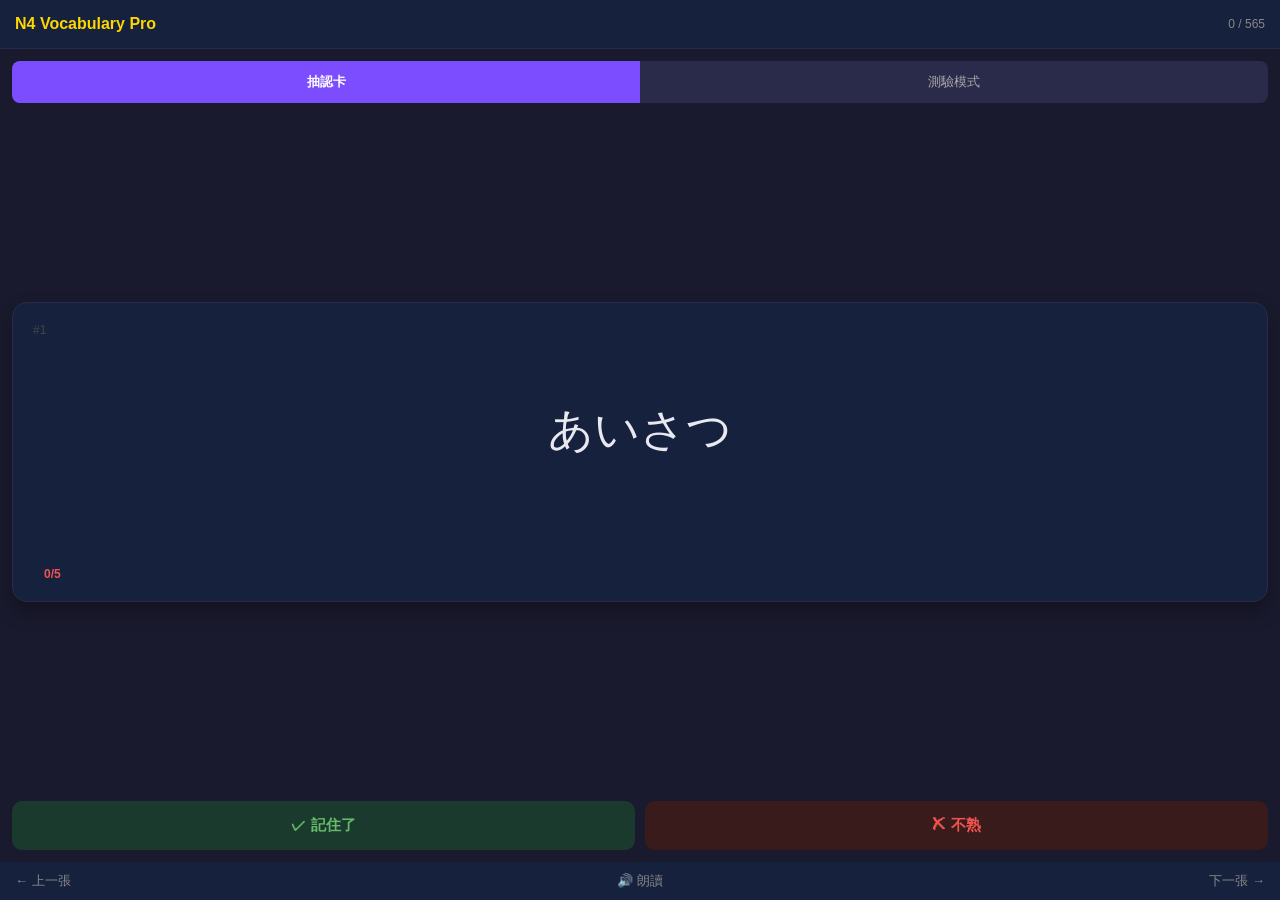
==== commit f510db2e: "Update index_3.html" ====
--- a/index_3.html
+++ b/index_3.html
@@ -3,64 +3,64 @@
 <head>
 <meta charset="UTF-8">
 <meta name="viewport" content="width=device-width, initial-scale=1.0">
-<title>日檢N4學習助手 Pro</title>
+<title>JLPT N4 學習助手 - Gemini 版</title>
 <style>
   * { box-sizing: border-box; margin: 0; padding: 0; }
-  body { font-family: 'Noto Sans TC', sans-serif; background: #1a1a2e; color: #e8e8f0; min-height: 100vh; overflow-x: hidden; }
+  body { font-family: 'Noto Sans TC', sans-serif; background: #1a1a2e; color: #e8e8f0; min-height: 100vh; display: flex; flex-direction: column; }
   
-  /* 導航與選單 */
-  .top-nav { display: flex; justify-content: space-between; align-items: center; padding: 12px 16px; background: #16213e; border-bottom: 1px solid #2a2a4a; }
-  .top-nav h1 { font-size: 15px; }
-  .filter-tabs { display: flex; gap: 6px; overflow-x: auto; padding: 10px 12px; background: #16213e; }
-  .tab { flex-shrink: 0; padding: 6px 12px; border-radius: 20px; font-size: 12px; cursor: pointer; border: none; background: #2a2a4a; color: #aaa; }
-  .tab.active { background: #7c4dff; color: #fff; }
+  /* 頂部導航 */
+  .top-nav { padding: 15px; background: #16213e; border-bottom: 1px solid #2a2a4a; display: flex; justify-content: space-between; align-items: center; }
+  .top-nav h1 { font-size: 16px; color: #ffd600; }
+  .count-info { font-size: 12px; color: #888; }
 
   /* 模式切換 */
-  .mode-toggle { display: flex; margin: 10px 12px; background: #2a2a4a; border-radius: 8px; overflow: hidden; }
-  .mode-btn { flex: 1; padding: 10px; text-align: center; font-size: 14px; cursor: pointer; border: none; background: transparent; color: #aaa; }
-  .mode-btn.active { background: #7c4dff; color: #fff; font-weight: 600; }
-
-  /* 數據統計 */
-  .stats-row { display: flex; gap: 10px; padding: 0 12px; }
-  .stat-box { flex: 1; background: #16213e; border-radius: 10px; padding: 10px; text-align: center; }
-  .stat-num { font-size: 20px; font-weight: 700; }
-  .blue { color: #4fc3f7; } .green { color: #66bb6a; } .red { color: #ef5350; }
+  .mode-toggle { display: flex; margin: 12px; background: #2a2a4a; border-radius: 8px; overflow: hidden; }
+  .mode-btn { flex: 1; padding: 12px; border: none; background: transparent; color: #aaa; cursor: pointer; transition: 0.3s; }
+  .mode-btn.active { background: #7c4dff; color: #fff; font-weight: bold; }
 
   /* 卡片區域 */
-  .card-area { margin: 15px 12px; perspective: 1000px; }
-  .card-inner { position: relative; width: 100%; min-height: 280px; transition: transform 0.6s; transform-style: preserve-3d; }
-  /* 關鍵修復：切換時移除動畫 */
-  .card-inner.no-anim { transition: none !important; }
+  .card-container { padding: 0 12px; perspective: 1000px; flex-grow: 1; display: flex; align-items: center; }
+  .card-inner { position: relative; width: 100%; height: 300px; transition: transform 0.6s; transform-style: preserve-3d; cursor: pointer; }
+  
+  /* 關鍵優化：防止切換時看到背面 */
+  .card-inner.no-transition { transition: none !important; }
   .card-inner.flipped { transform: rotateY(180deg); }
   
-  .card-face { position: absolute; width: 100%; height: 100%; backface-visibility: hidden; background: #16213e; border-radius: 14px; padding: 20px; display: flex; flex-direction: column; justify-content: center; border: 1px solid #2a2a4a; }
-  .card-back { transform: rotateY(180deg); }
-
-  /* UI 調整：不熟次數靠左 */
-  .unfamiliar-tracker { display: flex; align-items: center; justify-content: flex-start; gap: 8px; margin-top: 15px; width: 100%; }
+  .card-face { position: absolute; width: 100%; height: 100%; backface-visibility: hidden; border-radius: 15px; background: #16213e; border: 1px solid #2a2a4a; display: flex; flex-direction: column; padding: 20px; box-shadow: 0 10px 20px rgba(0,0,0,0.3); }
+  .card-back { transform: rotateY(180deg); justify-content: center; align-items: center; text-align: center; }
+
+  /* 不熟次數追蹤 (靠左) */
+  .unfamiliar-tracker { display: flex; align-items: center; gap: 6px; margin-top: auto; }
   .unfamiliar-dots { display: flex; gap: 4px; }
-  .unfamiliar-dot { width: 8px; height: 8px; border-radius: 50%; border: 1px solid #ef5350; }
-  .unfamiliar-dot.filled { background: #ef5350; }
-
-  .main-kana { font-size: 48px; text-align: center; margin: 20px 0; }
-  .back-kanji { font-size: 32px; color: #fff; text-align: center; }
-  .back-meaning { font-size: 20px; color: #4fc3f7; text-align: center; margin-top: 10px; }
-
-  /* 測驗模式選項 */
-  .quiz-options { display: grid; grid-template-columns: 1fr 1fr; gap: 10px; margin: 10px 12px; }
-  .option-btn { background: #2a2a4a; border: 1px solid #3f3f5f; color: #fff; padding: 15px 10px; border-radius: 10px; cursor: pointer; font-size: 14px; }
-  .option-btn:active { background: #7c4dff; }
+  .dot { width: 10px; height: 10px; border-radius: 50%; border: 1.5px solid #ef5350; }
+  .dot.filled { background: #ef5350; }
+  .dot-text { font-size: 12px; color: #ef5350; font-weight: bold; margin-left: 5px; }
+
+  /* 卡片內容樣式 */
+  .word-id { font-size: 12px; color: #444; margin-bottom: 10px; }
+  .main-kana { font-size: 45px; text-align: center; margin: auto 0; }
+  .back-kanji { font-size: 36px; margin-bottom: 10px; }
+  .back-meaning { font-size: 20px; color: #4fc3f7; }
+
+  /* 測驗選項區 */
+  .quiz-area { display: grid; grid-template-columns: 1fr 1fr; gap: 10px; padding: 12px; }
+  .quiz-btn { background: #2a2a4a; color: #fff; border: 1px solid #3f3f5f; padding: 15px 5px; border-radius: 10px; cursor: pointer; font-size: 14px; }
+  .quiz-btn:active { background: #7c4dff; }
 
   /* 控制按鈕 */
-  .action-row { display: flex; gap: 10px; padding: 10px 12px; }
-  .btn { flex: 1; padding: 12px; border: none; border-radius: 10px; cursor: pointer; font-weight: 600; font-size: 14px; }
-  .btn-k { background: #1b3a2e; color: #66bb6a; }
-  .btn-u { background: #3a1b1b; color: #ef5350; }
-  
-  .nav-row { display: flex; justify-content: space-between; padding: 10px 12px; align-items: center; }
-  .nav-btn { background: #2a2a4a; color: #ccc; border: none; padding: 8px 15px; border-radius: 5px; }
-
-  .toast { position: fixed; top: 20px; left: 50%; transform: translateX(-50%); background: #ffd600; color: #000; padding: 10px 20px; border-radius: 20px; font-weight: bold; opacity: 0; transition: 0.3s; z-index: 1000; }
+  .controls { padding: 12px; display: flex; gap: 10px; }
+  .btn { flex: 1; padding: 15px; border: none; border-radius: 10px; cursor: pointer; font-weight: bold; font-size: 15px; transition: 0.2s; }
+  .btn-known { background: #1b3a2e; color: #66bb6a; }
+  .btn-unf { background: #3a1b1b; color: #ef5350; }
+  .btn-known:active { background: #2e5a47; }
+  .btn-unf:active { background: #5a2e2e; }
+
+  /* 導航按鈕 */
+  .nav-bar { display: flex; justify-content: space-between; align-items: center; padding: 10px 15px; background: #16213e; }
+  .nav-link { color: #888; text-decoration: none; font-size: 13px; cursor: pointer; }
+
+  /* Toast 提示 */
+  .toast { position: fixed; top: 20px; left: 50%; transform: translateX(-50%); background: #ffd600; color: #000; padding: 10px 25px; border-radius: 25px; font-weight: bold; opacity: 0; transition: 0.3s; z-index: 999; pointer-events: none; }
   .toast.show { opacity: 1; }
 </style>
 </head>
@@ -69,56 +69,48 @@
 <div id="toast" class="toast"></div>
 
 <div class="top-nav">
-  <h1>日檢 N4 單字考場</h1>
-  <div id="statProgress" class="stat-num blue" style="font-size:14px">0/565</div>
+  <h1>N4 Vocabulary Pro</h1>
+  <div class="count-info" id="progText">0 / 565</div>
 </div>
 
-<div class="filter-tabs" id="filterTabs"></div>
-
 <div class="mode-toggle">
-  <button class="mode-btn active" onclick="setMode('card')">抽認卡</button>
-  <button class="mode-btn" onclick="setMode('quiz')">測驗模式</button>
+  <button id="mCard" class="mode-btn active" onclick="setMode('card')">抽認卡</button>
+  <button id="mQuiz" class="mode-btn" onclick="setMode('quiz')">測驗模式</button>
 </div>
 
-<div class="stats-row">
-  <div class="stat-box"><div class="stat-num green" id="statKnown">0</div><div style="font-size:10px">已掌握</div></div>
-  <div class="stat-box"><div class="stat-num red" id="statUnfamiliar">0</div><div style="font-size:10px">挑戰中</div></div>
-</div>
-
-<!-- 卡片區 -->
-<div class="card-area" id="cardContainer">
-  <div class="card-inner" id="cardInner" onclick="if(st.mode==='card') flipCard()">
-    <div class="card-face card-front">
-      <div style="font-size:12px; color:#555" id="numBadge">#1</div>
-      <div class="main-kana" id="mainKana">讀取中...</div>
+<div class="card-container">
+  <div id="cardInner" class="card-inner" onclick="handleCardClick()">
+    <!-- 正面 -->
+    <div class="card-face">
+      <div class="word-id" id="wordId">#1</div>
+      <div class="main-kana" id="mainKana">あいさつ</div>
       <div class="unfamiliar-tracker">
-        <div class="unfamiliar-dots" id="unfamiliarDots"></div>
-        <span style="font-size:10px; color:#666" id="unfamiliarCount">0/5</span>
+        <div class="unfamiliar-dots" id="dotBox"></div>
+        <span class="dot-text" id="dotCountText">0/5</span>
       </div>
-      <div style="text-align:center; font-size:11px; color:#444; margin-top:20px" id="hintText">點擊翻面</div>
     </div>
+    <!-- 背面 -->
     <div class="card-face card-back">
-      <div class="back-kanji" id="backKanji">漢字</div>
-      <div style="text-align:center; color:#888; font-size:14px" id="backKana">讀音</div>
-      <div class="back-meaning" id="backMeaning">中文意思</div>
+      <div class="back-kanji" id="backKanji">挨拶</div>
+      <div style="color:#aaa; margin-bottom:15px" id="backKana">あいさつ</div>
+      <div class="back-meaning" id="backMeaning">打招呼；問候</div>
     </div>
   </div>
 </div>
 
-<!-- 測驗選項 (預設隱藏) -->
-<div id="quizOptions" class="quiz-options" style="display:none"></div>
-
-<!-- 抽認卡按鈕 -->
-<div id="cardActions">
-    <div class="action-row">
-        <button class="btn btn-k" onclick="markKnown()">記住了</button>
-        <button class="btn btn-u" onclick="markUnfamiliar()">不熟</button>
-    </div>
-    <div class="nav-row">
-        <button class="nav-btn" onclick="prevCard()">← 上一張</button>
-        <button class="nav-btn" onclick="speakWord()">🔊 朗讀</button>
-        <button class="nav-btn" onclick="nextCard()">下一張 →</button>
-    </div>
+<div id="quizArea" class="quiz-area" style="display:none"></div>
+
+<div id="cardControls" class="controls">
+  <button class="btn btn-known" onclick="mark(true)">✓ 記住了</button>
+  <button class="btn btn-unf" onclick="mark(false)">✗ 不熟</button>
+</div>
+
+<div class="nav-bar">
+  <span class="nav-link" onclick="prev()">← 上一張</span>
+  <span class="nav-link" onclick="speak()">🔊 朗讀</span>
+  <span class="nav-link" onclick="next()">下一張 →</span>
+</div>
+
 <script>
 const W=[
 {n:1,k:'あいさつ',j:'挨拶',m:'打招呼；問候'},
@@ -705,154 +697,144 @@
   {l:'か行',k:'ka',min:91,max:180},
   {l:'さ行',k:'sa',min:181,max:270}
 ];
-
-let st = {
-    mode: 'card', // 'card' or 'quiz'
-    g: 'all',
-    idx: 0,
-    flip: false,
-    starred: JSON.parse(localStorage.getItem('n4s') || '{}'),
-    unf: JSON.parse(localStorage.getItem('n4u') || '{}'),
-    known: JSON.parse(localStorage.getItem('n4k') || '{}'),
+// 狀態管理
+let state = {
+  idx: 0,
+  mode: 'card',
+  flipped: false,
+  unfData: JSON.parse(localStorage.getItem('n4_unf') || '{}'),
+  knownData: JSON.parse(localStorage.getItem('n4_known') || '{}')
 };
 
 function save() {
-    localStorage.setItem('n4s', JSON.stringify(st.starred));
-    localStorage.setItem('n4u', JSON.stringify(st.unf));
-    localStorage.setItem('n4k', JSON.stringify(st.known));
-}
-
-function getWords() {
-    return st.g === 'all' ? W : W.filter(w => {
-        const g = GS.find(x => x.k === st.g);
-        return g ? (w.n >= g.min && w.n <= g.max) : true;
-    });
+  localStorage.setItem('n4_unf', JSON.stringify(state.unfData));
+  localStorage.setItem('n4_known', JSON.stringify(state.knownData));
+}
+
+function render() {
+  const item = W[state.idx];
+  const cardInner = document.getElementById('cardInner');
+
+  // 更新內容
+  document.getElementById('wordId').textContent = `#${item.n}`;
+  document.getElementById('mainKana').textContent = item.k;
+  document.getElementById('backKanji').textContent = item.j;
+  document.getElementById('backKana').textContent = item.k;
+  document.getElementById('backMeaning').textContent = item.m;
+  document.getElementById('progText').textContent = `${state.idx + 1} / ${W.length}`;
+
+  // 更新紅點 (追蹤器)
+  const count = state.unfData[item.n] || 0;
+  let dotHTML = '';
+  for(let i=1; i<=5; i++) {
+    dotHTML += `<div class="dot ${i <= count ? 'filled' : ''}"></div>`;
+  }
+  document.getElementById('dotBox').innerHTML = dotHTML;
+  document.getElementById('dotCountText').textContent = `${Math.min(count, 5)}/5`;
+
+  // 翻轉邏輯處理
+  if (state.flipped) {
+    cardInner.classList.add('flipped');
+  } else {
+    // 切換下一張時，先移除動畫效果，瞬間轉回正面，避免看到背面答案
+    cardInner.classList.add('no-transition');
+    cardInner.classList.remove('flipped');
+    setTimeout(() => cardInner.classList.remove('no-transition'), 20);
+  }
+
+  // 測驗模式選項生成
+  if (state.mode === 'quiz') {
+    renderQuizOptions(item);
+  }
+}
+
+function renderQuizOptions(correctItem) {
+  const quizArea = document.getElementById('quizArea');
+  let options = [correctItem.m];
+  while(options.length < 4) {
+    let rand = W[Math.floor(Math.random()*W.length)].m;
+    if(!options.includes(rand)) options.push(rand);
+  }
+  options.sort(() => Math.random() - 0.5);
+
+  quizArea.innerHTML = options.map(opt => 
+    `<button class="quiz-btn" onclick="checkQuiz('${opt}', '${correctItem.m}')">${opt}</button>`
+  ).join('');
+}
+
+function checkQuiz(selected, correct) {
+  if (selected === correct) {
+    showToast("正解！ ⭕");
+    mark(true);
+  } else {
+    showToast(`錯了！正確是：${correct} ❌`);
+    mark(false);
+  }
+}
+
+function handleCardClick() {
+  if (state.mode === 'card') {
+    state.flipped = !state.flipped;
+    render();
+  }
 }
 
 function setMode(m) {
-    st.mode = m;
-    st.flip = false;
-    document.querySelectorAll('.mode-btn').forEach(b => b.classList.toggle('active', b.innerText.includes(m === 'card' ? '抽認卡' : '測驗')));
-    document.getElementById('quizOptions').style.display = (m === 'quiz') ? 'grid' : 'none';
-    document.getElementById('cardActions').style.display = (m === 'card') ? 'block' : 'none';
-    document.getElementById('hintText').innerText = (m === 'card') ? '點擊翻面' : '請選擇正確答案';
+  state.mode = m;
+  state.flipped = false;
+  document.getElementById('mCard').classList.toggle('active', m === 'card');
+  document.getElementById('mQuiz').classList.toggle('active', m === 'quiz');
+  document.getElementById('quizArea').style.display = m === 'quiz' ? 'grid' : 'none';
+  document.getElementById('cardControls').style.display = m === 'card' ? 'flex' : 'none';
+  render();
+}
+
+function mark(isKnown) {
+  const item = W[state.idx];
+  if (isKnown) {
+    state.knownData[item.n] = true;
+  } else {
+    state.unfData[item.n] = (state.unfData[item.n] || 0) + 1;
+    state.knownData[item.n] = false;
+  }
+  save();
+  next();
+}
+
+function next() {
+  if (state.idx < W.length - 1) {
+    state.idx++;
+    state.flipped = false;
     render();
-}
-
-function render() {
-    const list = getWords();
-    const curr = list[st.idx] || list[0];
-    
-    // UI 文字更新
-    document.getElementById('mainKana').textContent = curr.k;
-    document.getElementById('numBadge').textContent = '#' + curr.n;
-    document.getElementById('backKana').textContent = curr.k;
-    document.getElementById('backKanji').textContent = curr.j;
-    document.getElementById('backMeaning').textContent = curr.m;
-    document.getElementById('statProgress').textContent = `${st.idx + 1} / ${list.length}`;
-    
-    // 不熟次數 (靠左)
-    const count = st.unf[curr.n] || 0;
-    let dotsH = '';
-    for(let i=0; i<5; i++) dotsH += `<div class="unfamiliar-dot ${i<count?'filled':''}"></div>`;
-    document.getElementById('unfamiliarDots').innerHTML = dotsH;
-    document.getElementById('unfamiliarCount').textContent = `${count}/5`;
-
-    // 掌握統計
-    document.getElementById('statKnown').textContent = Object.values(st.known).filter(Boolean).length;
-    document.getElementById('statUnfamiliar').textContent = Object.values(st.unf).filter(v => v > 0).length;
-
-    // 處理卡片翻轉狀態 (核心修復：避免翻頁看到背面)
-    const ci = document.getElementById('cardInner');
-    if (st.flip) {
-        ci.classList.add('flipped');
-    } else {
-        ci.classList.add('no-anim'); // 暫時關閉動畫
-        ci.classList.remove('flipped');
-        setTimeout(() => ci.classList.remove('no-anim'), 50); // 重新開啟動畫
-    }
-
-    if(st.mode === 'quiz') renderQuiz(curr);
-}
-
-function renderQuiz(curr) {
-    const container = document.getElementById('quizOptions');
-    const options = [curr.m];
-    while(options.length < 4) {
-        const randomW = W[Math.floor(Math.random()*W.length)].m;
-        if(!options.includes(randomW)) options.push(randomW);
-    }
-    options.sort(() => Math.random() - 0.5);
-
-    container.innerHTML = options.map(opt => 
-        `<button class="option-btn" onclick="checkAnswer('${opt}', '${curr.m}')">${opt}</button>`
-    ).join('');
-}
-
-function checkAnswer(selected, correct) {
-    if(selected === correct) {
-        toast('正解！ ⭕');
-        markKnown();
-    } else {
-        toast(`答錯了，正確是：${correct} ❌`);
-        markUnfamiliar();
-    }
-}
-
-function flipCard() { st.flip = !st.flip; render(); }
-
-function nextCard() {
-    const list = getWords();
-    if(st.idx < list.length - 1) {
-        st.idx++;
-        st.flip = false; // 切換時強迫重置為正面
-        render();
-    }
-}
-
-function prevCard() {
-    if(st.idx > 0) {
-        st.idx--;
-        st.flip = false;
-        render();
-    }
-}
-
-function markKnown() {
-    const curr = getWords()[st.idx];
-    st.known[curr.n] = true;
-    st.unf[curr.n] = 0;
-    save();
-    nextCard();
-}
-
-function markUnfamiliar() {
-    const curr = getWords()[st.idx];
-    st.unf[curr.n] = (st.unf[curr.n] || 0) + 1;
-    st.known[curr.n] = false;
-    save();
-    if(st.mode === 'card') nextCard();
-    else render(); // 測驗模式下重新洗牌
-}
-
-function speakWord() {
-    const curr = getWords()[st.idx];
-    const u = new SpeechSynthesisUtterance(curr.k);
-    u.lang = 'ja-JP';
-    speechSynthesis.speak(u);
-}
-
-function toast(m) {
-    const t = document.getElementById('toast');
-    t.innerText = m;
-    t.classList.add('show');
-    setTimeout(() => t.classList.remove('show'), 1500);
-}
-
-// 初始化
-setMode('card');
+  } else {
+    showToast("已經是最後一張了！");
+  }
+}
+
+function prev() {
+  if (state.idx > 0) {
+    state.idx--;
+    state.flipped = false;
+    render();
+  }
+}
+
+function speak() {
+  const msg = new SpeechSynthesisUtterance(W[state.idx].k);
+  msg.lang = 'ja-JP';
+  window.speechSynthesis.speak(msg);
+}
+
+function showToast(text) {
+  const t = document.getElementById('toast');
+  t.textContent = text;
+  t.classList.add('show');
+  setTimeout(() => t.classList.remove('show'), 1500);
+}
+
+// 初始啟動
+render();
 </script>
 </body>
 </html>
-</body>
-</html>
+
